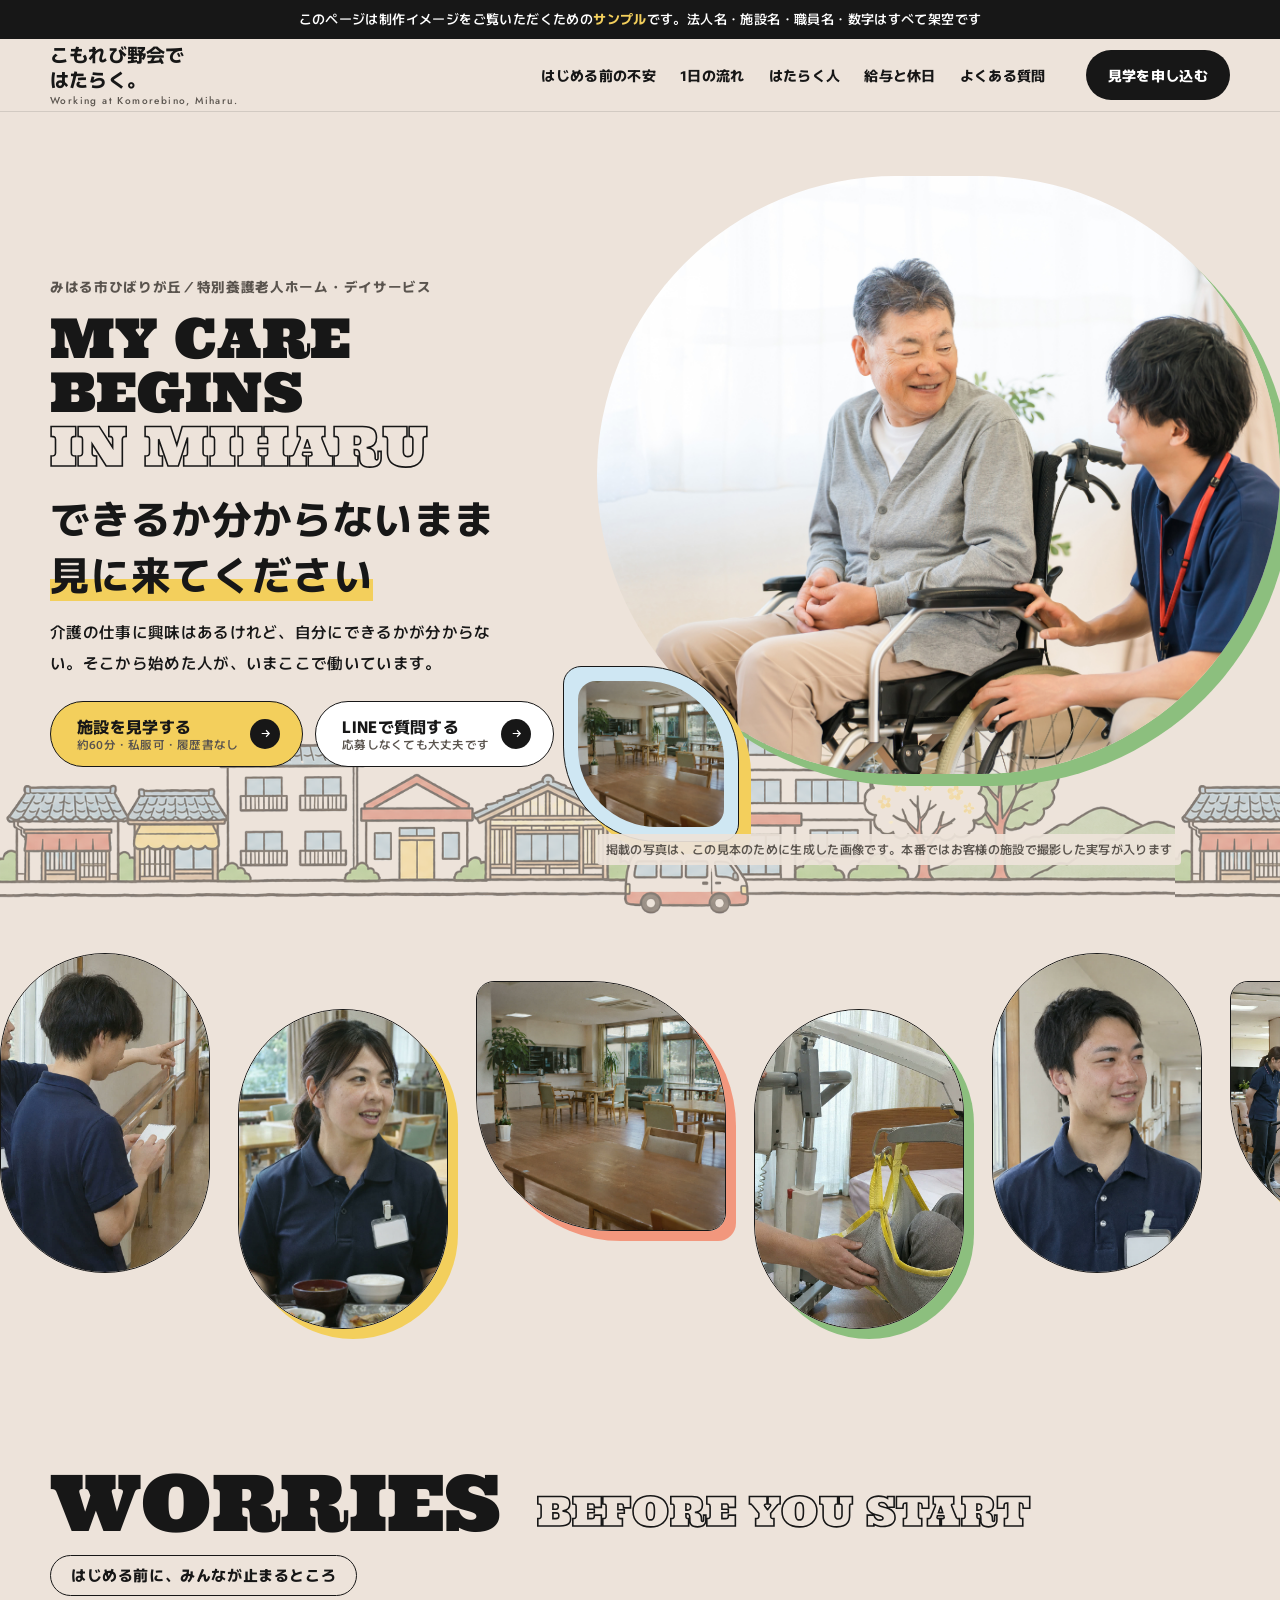
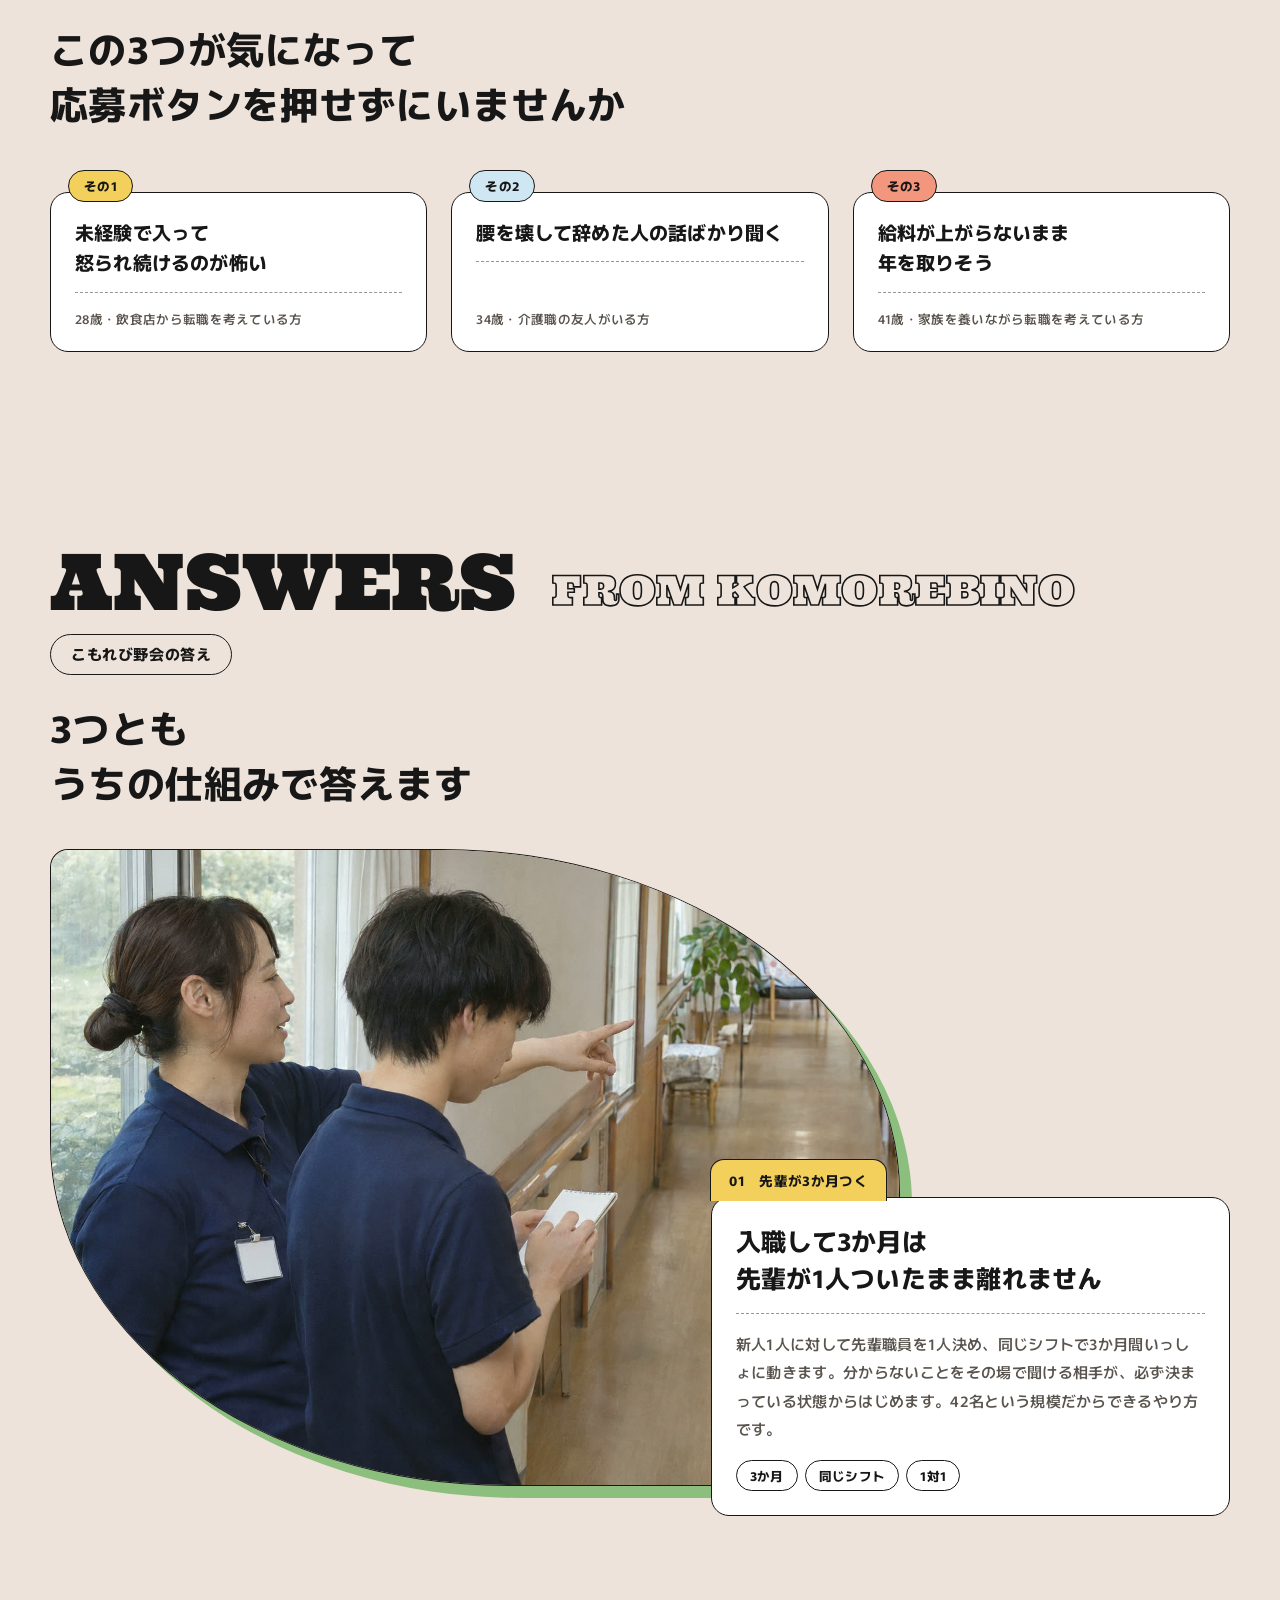
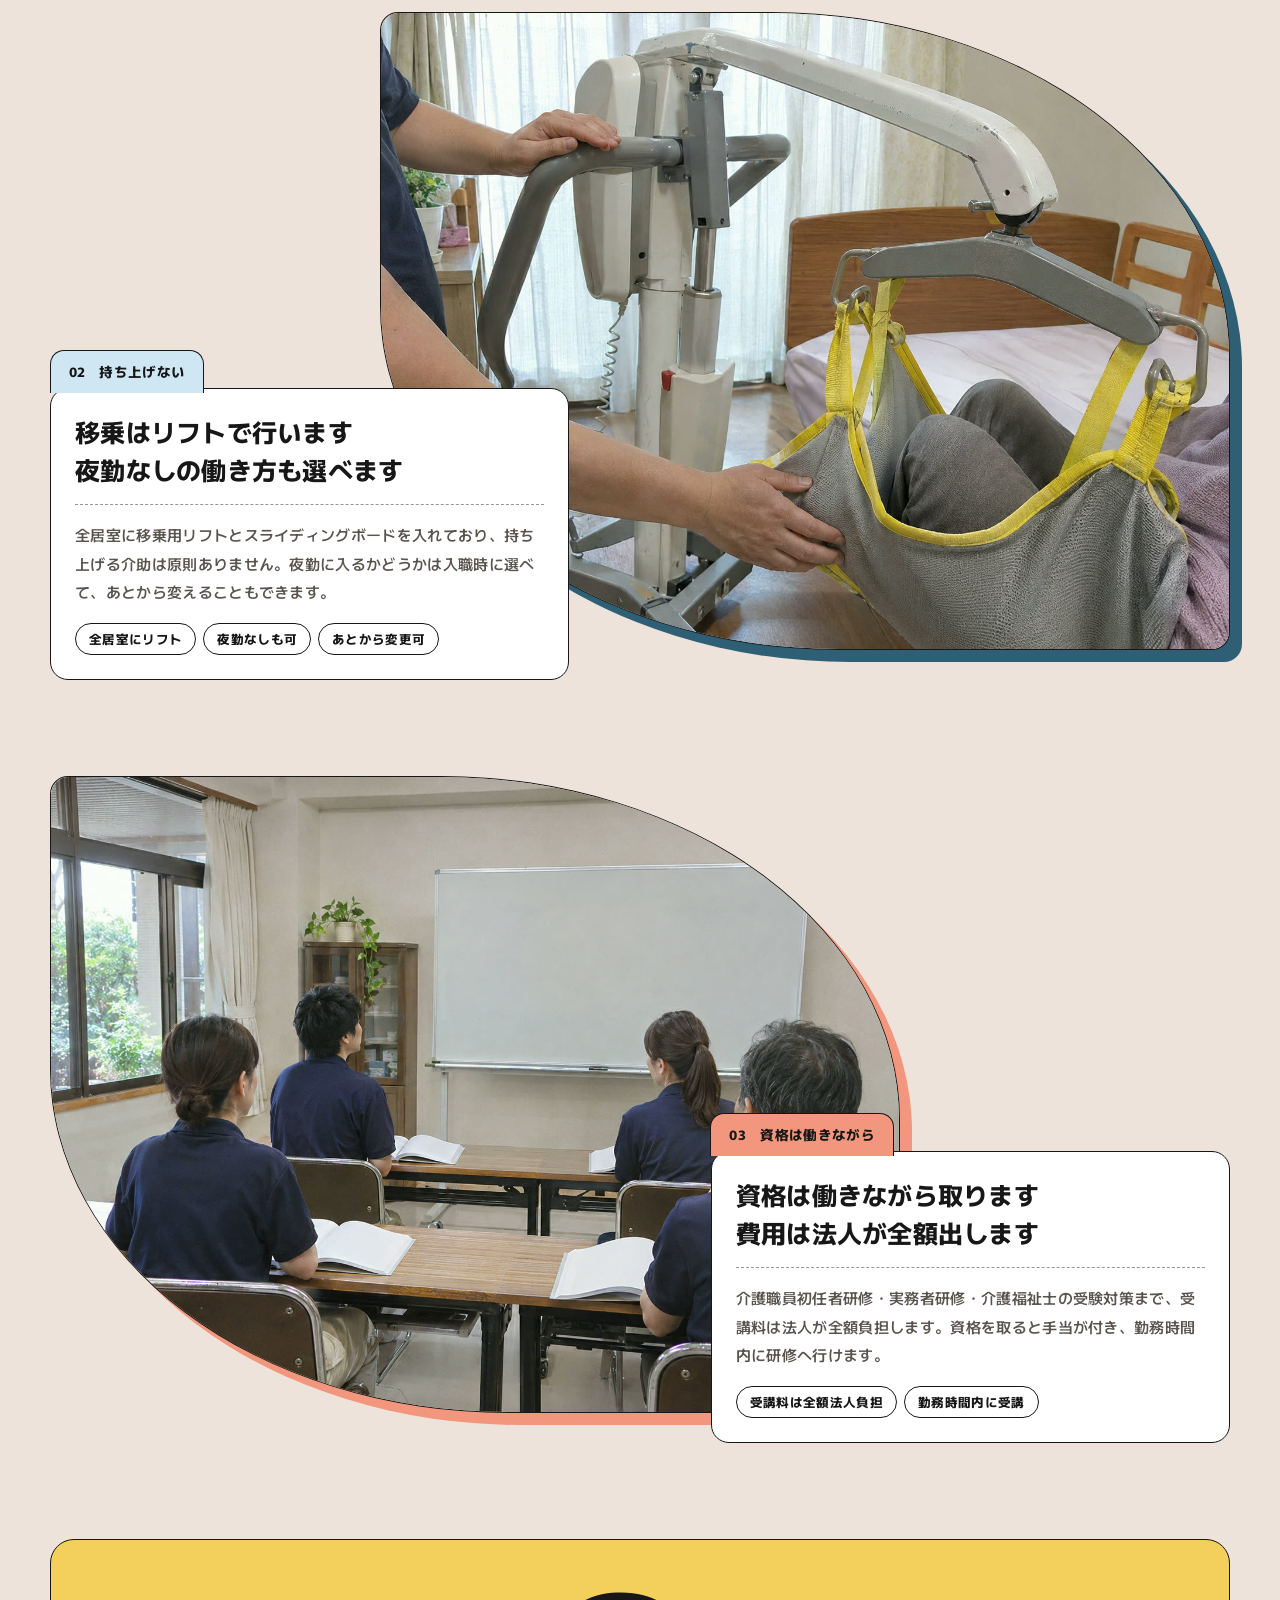
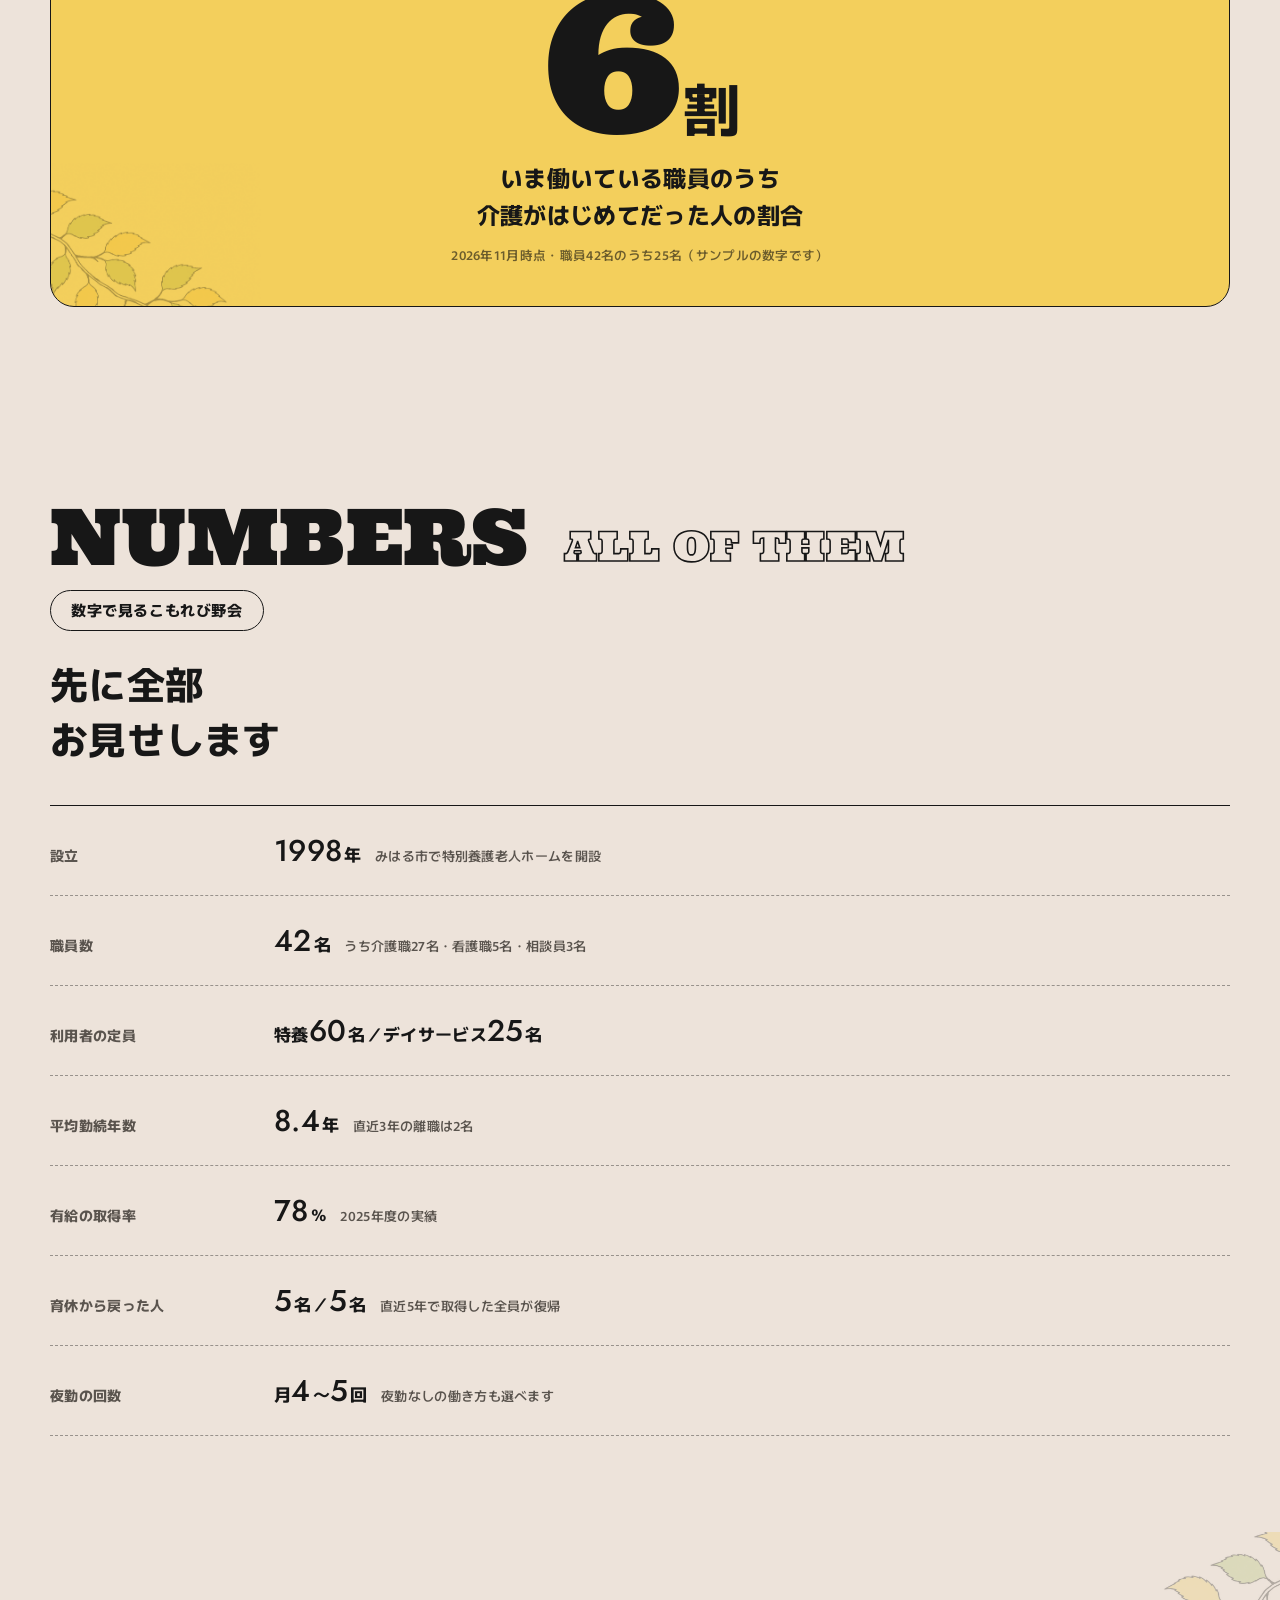
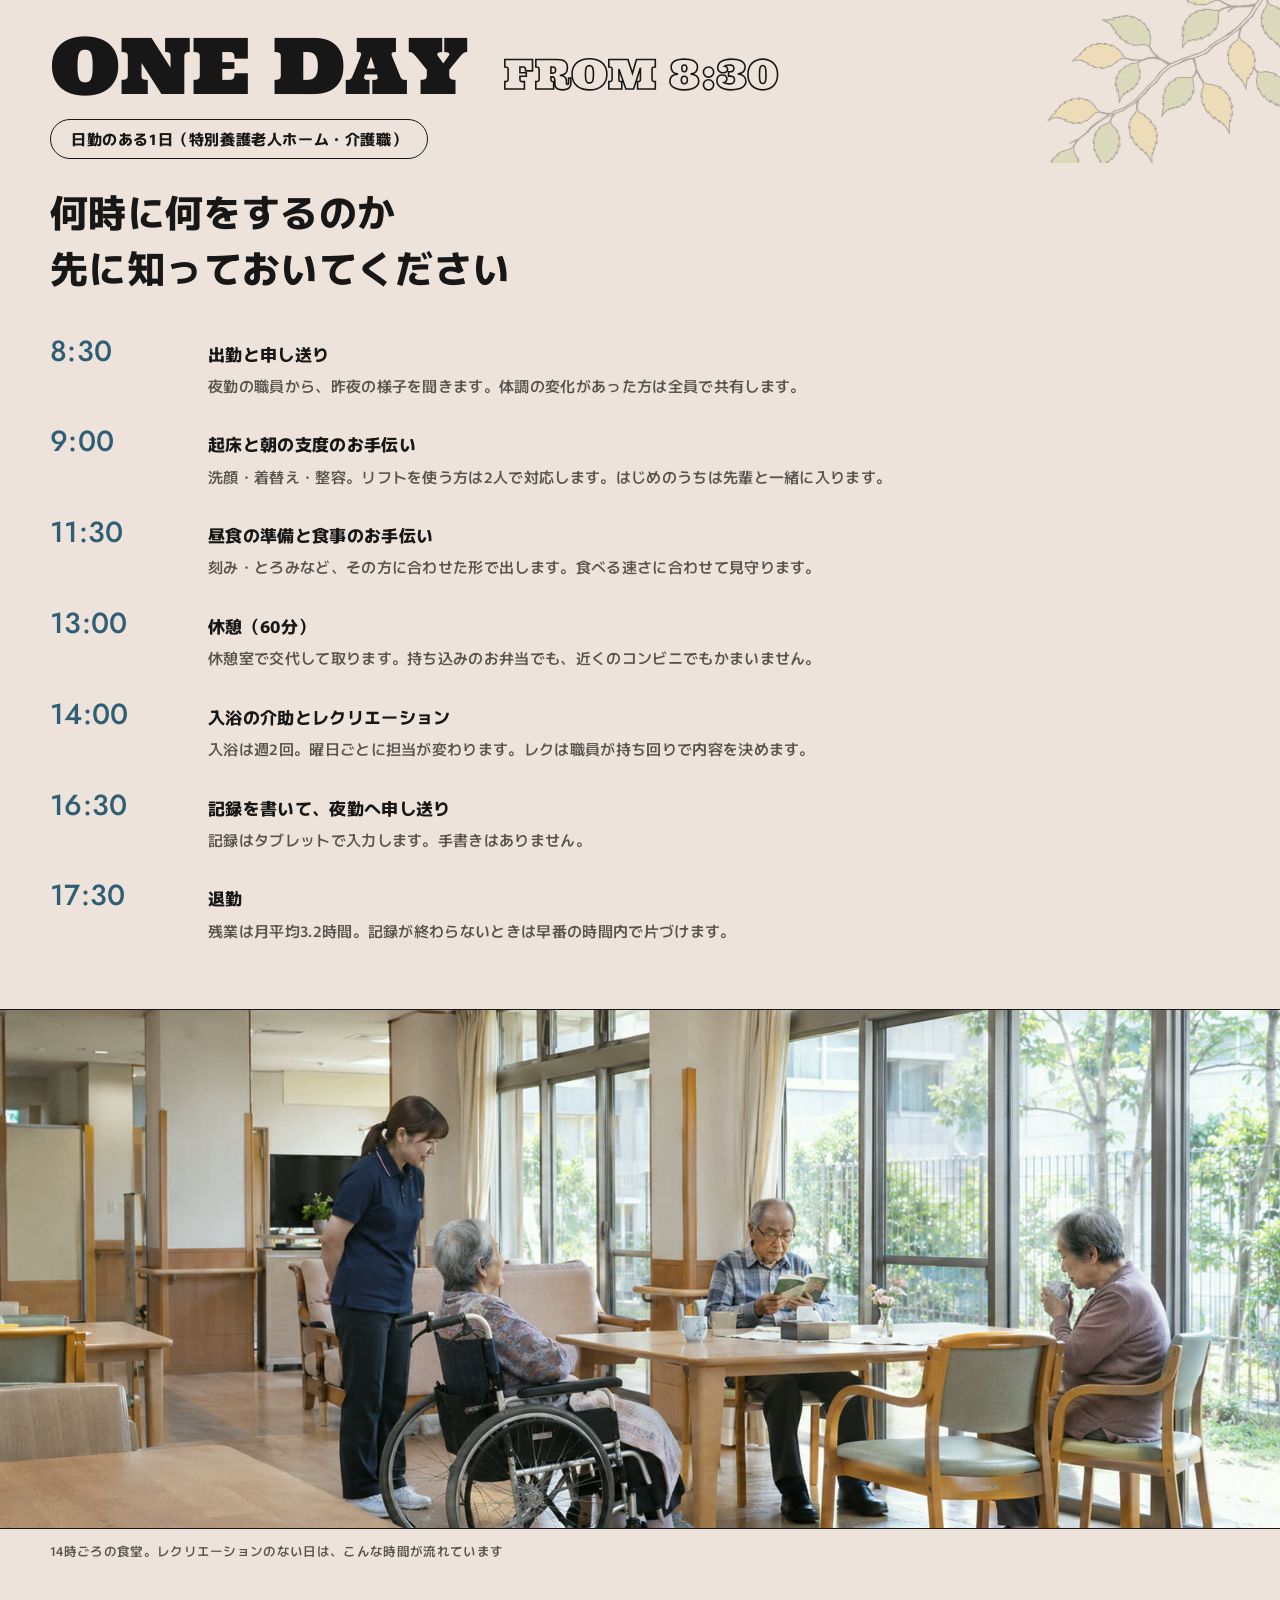
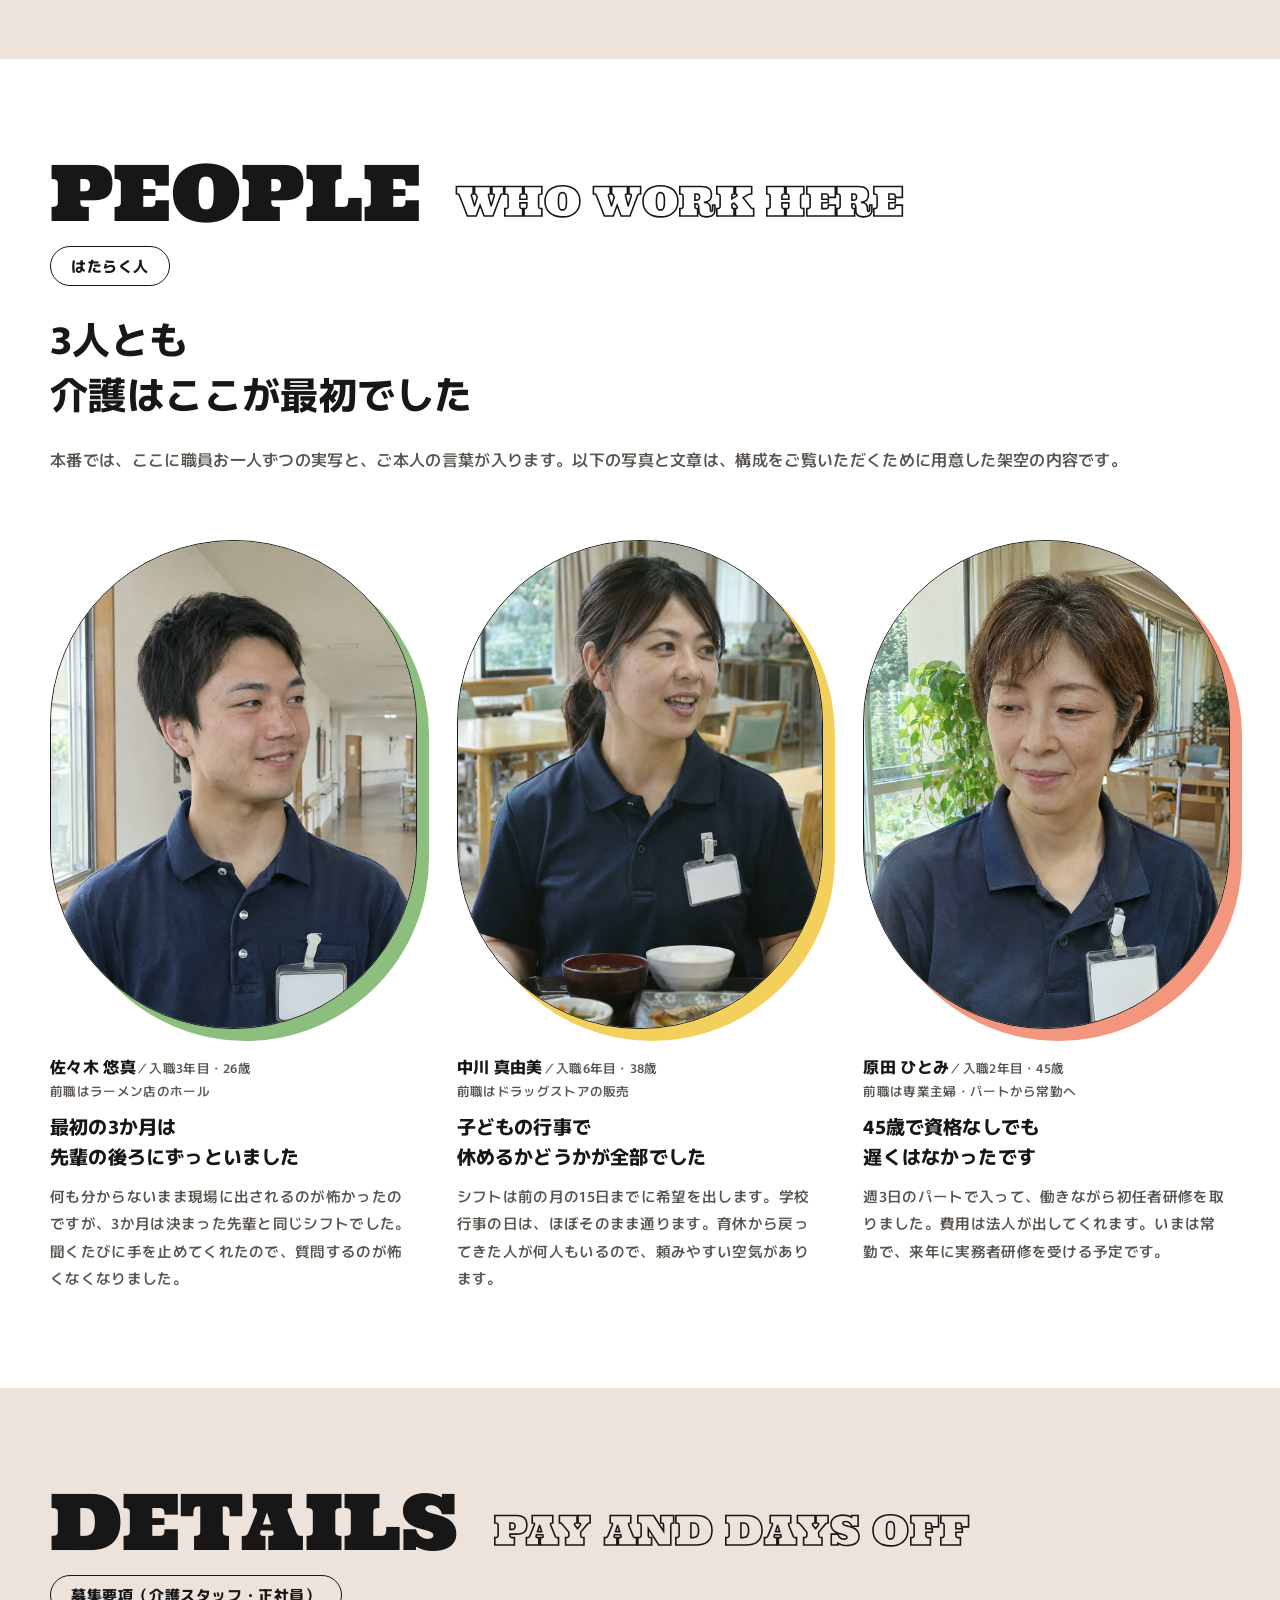
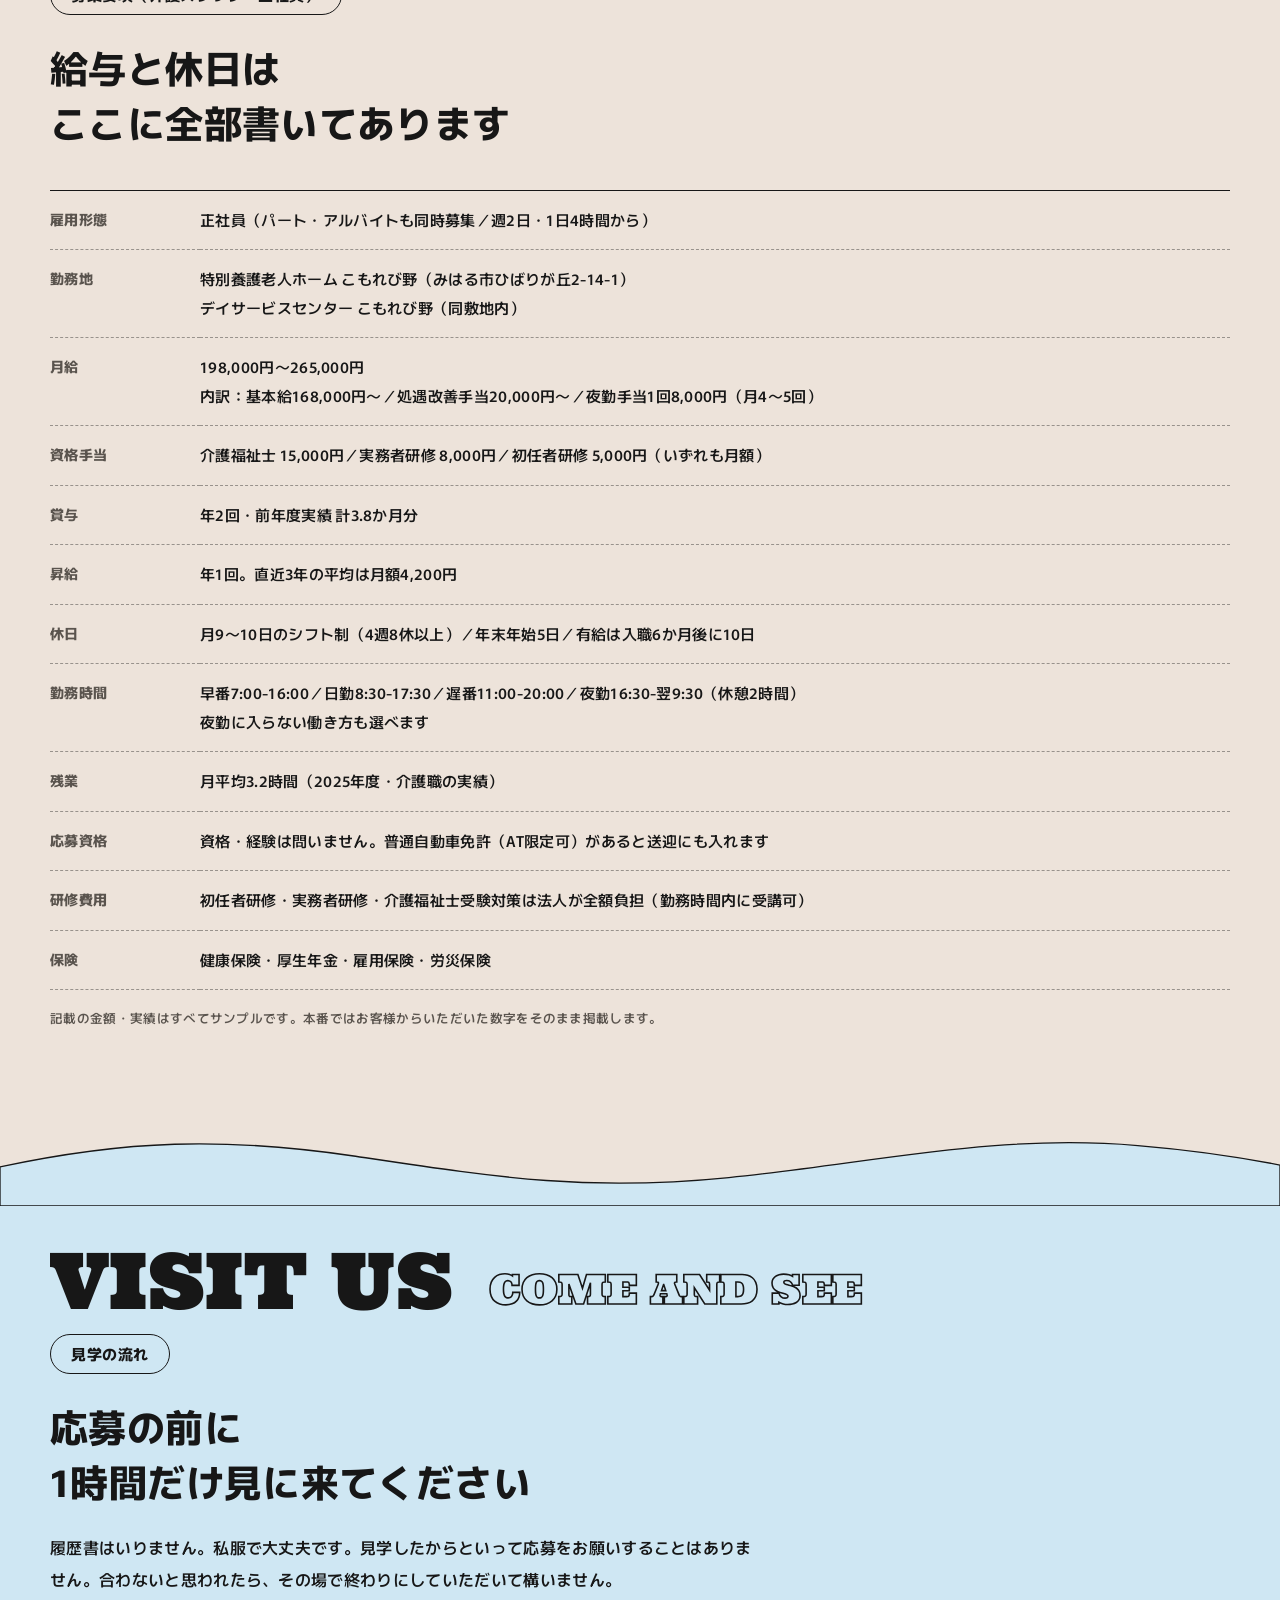
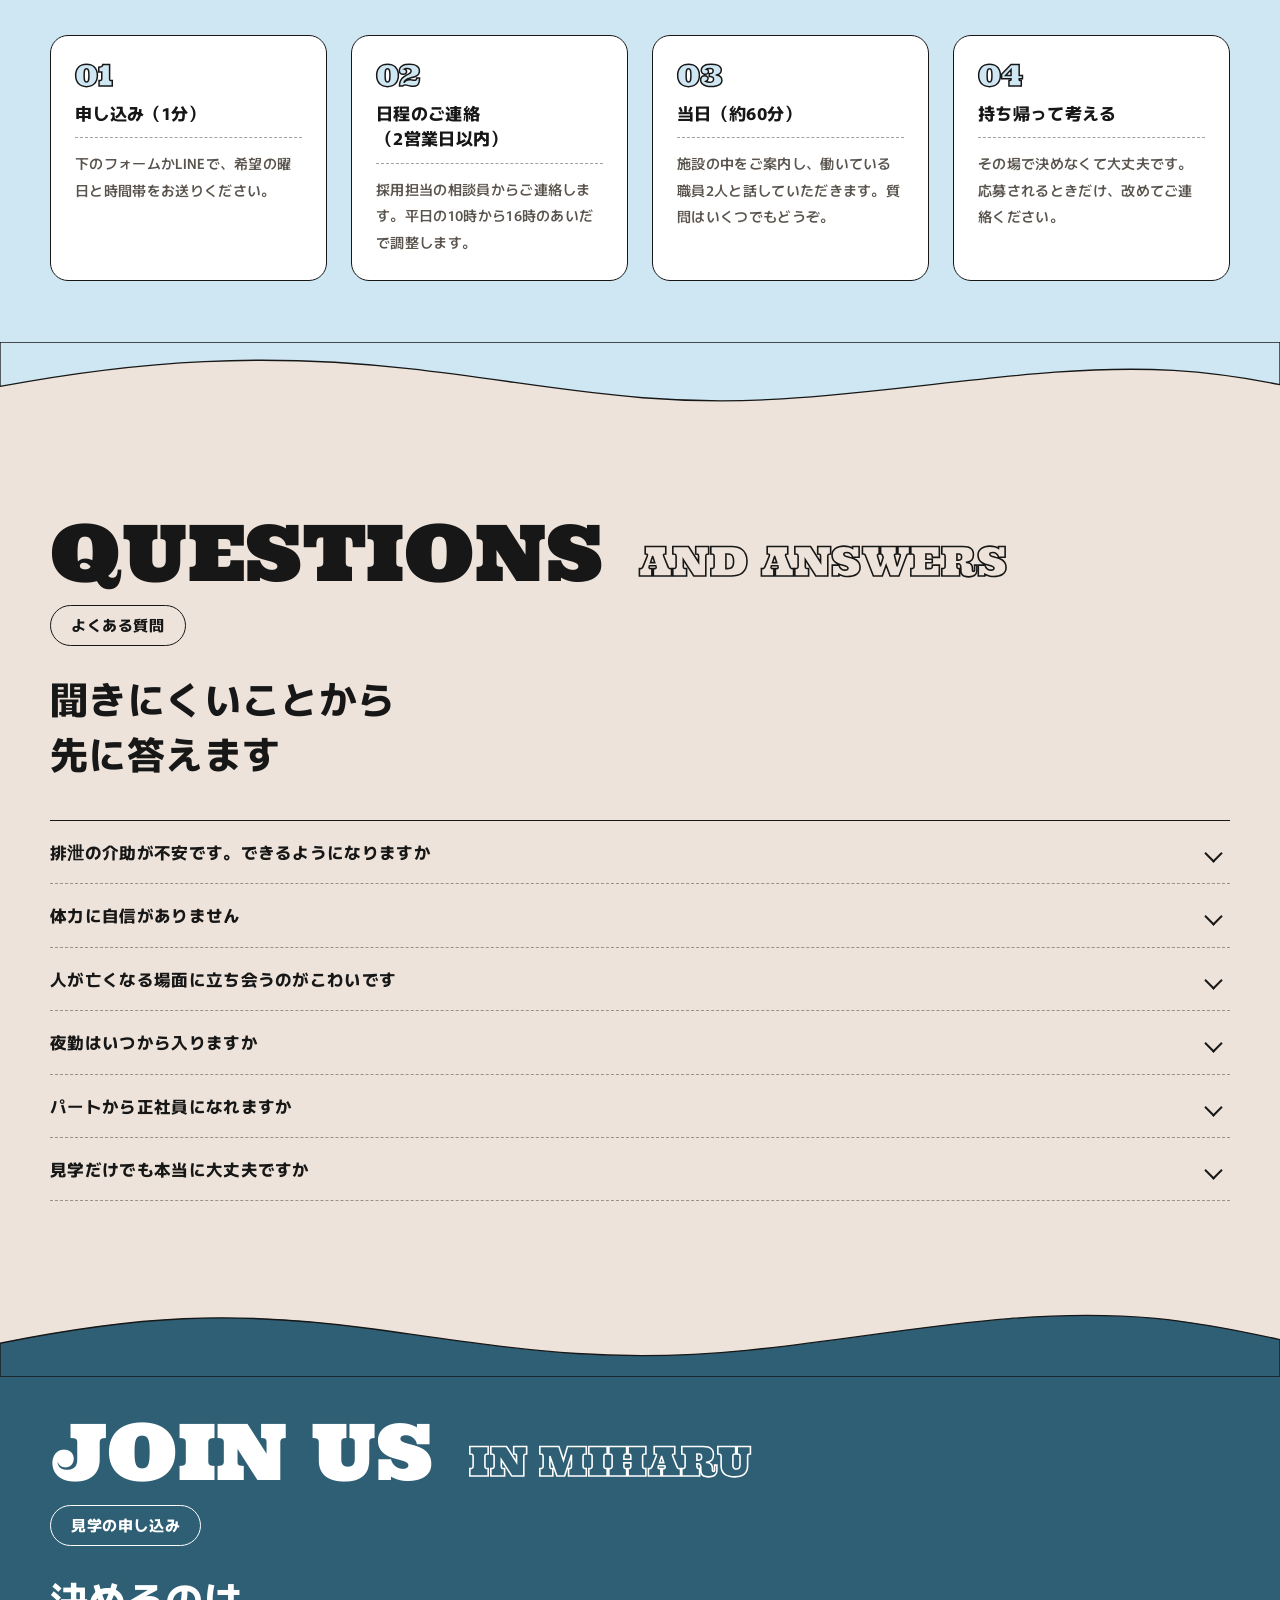
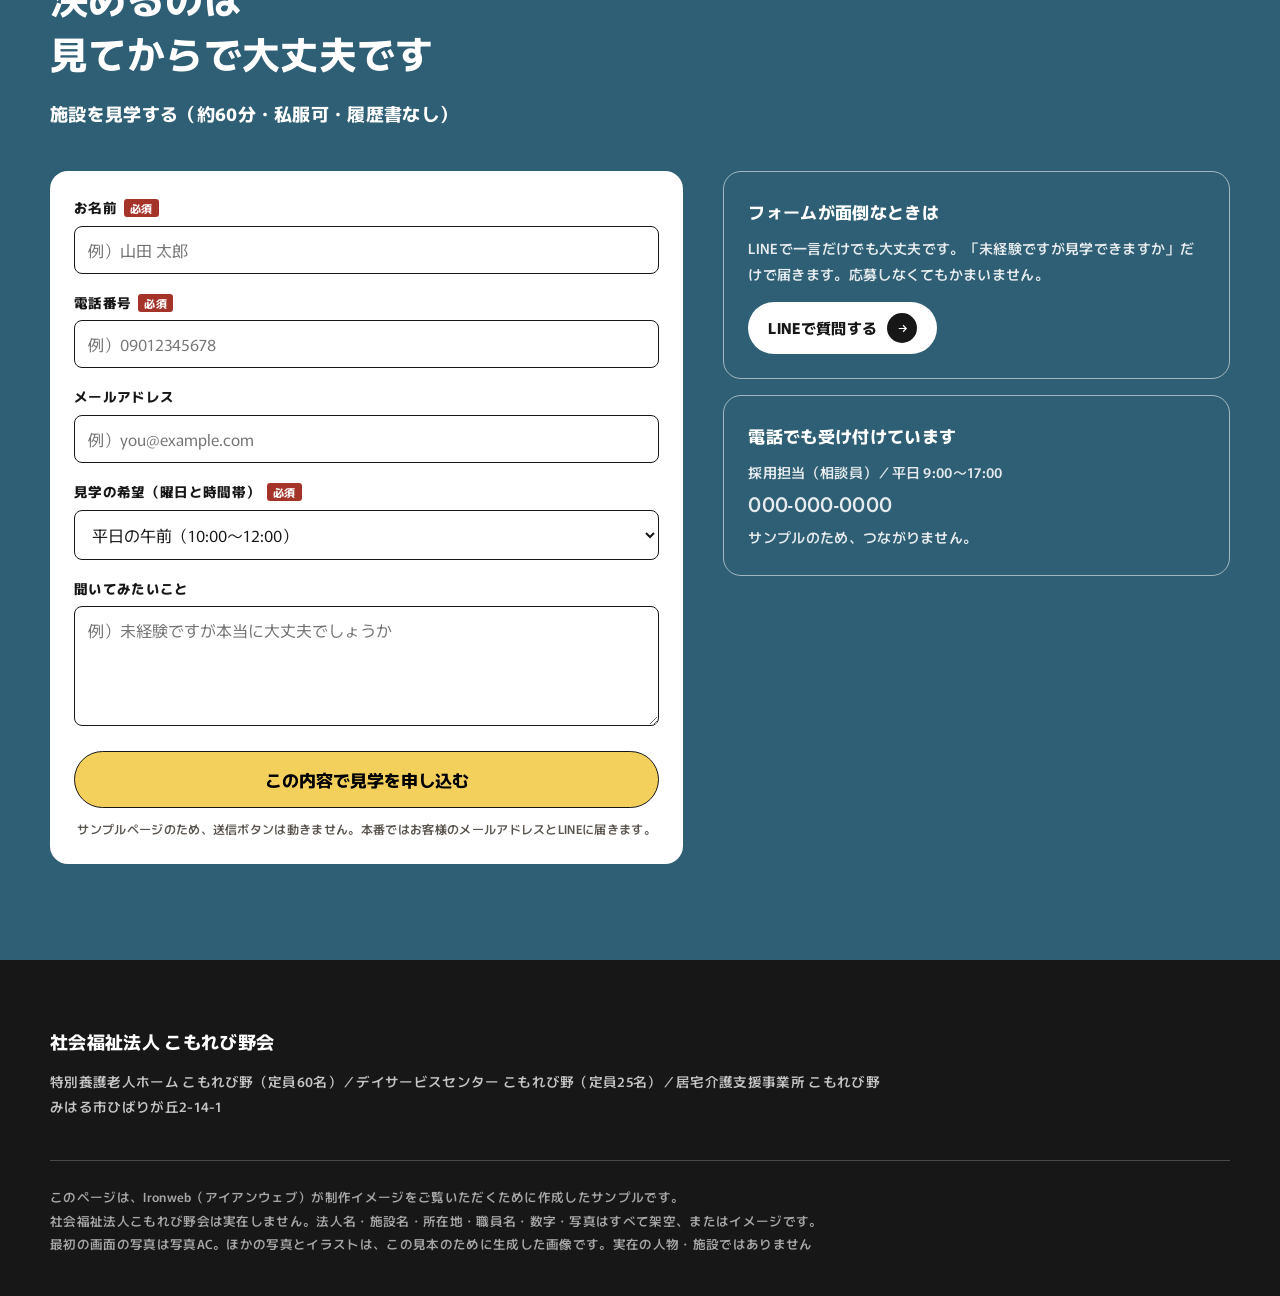
==== komorebino-sample-08adcbb9/index.html @ 35f6ed09 "add preview komorebino-sample-08adcbb9" ====
<!doctype html>
<html lang="ja">
<head>
<meta charset="utf-8">
<meta name="viewport" content="width=device-width,initial-scale=1">
<meta name="robots" content="noindex,nofollow">
<title>介護スタッフ募集｜社会福祉法人 こもれび野会（サンプル）</title>
<meta name="description" content="これは制作イメージをご覧いただくためのサンプルページです。架空の法人・架空の数字で作成しています。">
<link rel="preconnect" href="https://fonts.googleapis.com">
<link rel="preconnect" href="https://fonts.gstatic.com" crossorigin>
<link href="https://fonts.googleapis.com/css2?family=Murecho:wght@400;500;700&family=Jost:wght@500&family=Ultra&display=swap" rel="stylesheet">
<link rel="stylesheet" href="css/style.css">
</head>
<body>

<div class="notice">
  このページは制作イメージをご覧いただくための<b>サンプル</b>です。<span class="notice__l">法人名・施設名・職員名・数字はすべて架空です</span><span class="notice__s">すべて架空の内容です</span>
</div>

<header class="head">
  <div class="wrap head__in">
    <a class="logo" href="#">
      <span class="logo__t">こもれび野会で<br>はたらく。</span>
      <span class="logo__s">Working at Komorebino, Miharu.</span>
    </a>
    <nav class="head__nav">
      <a href="#voice">はじめる前の不安</a>
      <a href="#day">1日の流れ</a>
      <a href="#people">はたらく人</a>
      <a href="#jouken">給与と休日</a>
      <a href="#faq">よくある質問</a>
    </nav>
    <a class="head__btn" href="#entry">見学を申し込む</a>
  </div>
</header>

<!-- ===== 最初の画面：見ない壁 ===== -->
<section class="fv">
  <div class="fv__town" aria-hidden="true">
    <div class="fv__town-track">
      <img src="img/illust/town_t.png" alt="" width="1672" height="370">
      <img src="img/illust/town_t.png" alt="" width="1672" height="370">
    </div>
  </div>
  <div class="wrap fv__in">
    <div>
      <p class="fv__eyebrow">みはる市ひばりが丘／特別養護老人ホーム・デイサービス</p>
      <p class="fv__en">MY CARE<br>BEGINS <span>IN MIHARU</span></p>
      <h1><span class="nw">できるか分からないまま</span><br><b class="nw">見に来てください</b></h1>
      <p class="fv__lead">
        介護の仕事に興味はあるけれど、自分にできるかが分からない。そこから始めた人が、いまここで働いています。
      </p>
      <div class="btns">
        <a class="btn btn--main" href="#entry">
          <span>施設を見学する<small>約60分・私服可・履歴書なし</small></span>
          <span class="btn__ar" aria-hidden="true"><svg viewBox="0 0 24 24"><path d="M5 12h14M13 6l6 6-6 6"/></svg></span>
        </a>
        <a class="btn" href="#entry">
          <span>LINEで質問する<small>応募しなくても大丈夫です</small></span>
          <span class="btn__ar" aria-hidden="true"><svg viewBox="0 0 24 24"><path d="M5 12h14M13 6l6 6-6 6"/></svg></span>
        </a>
      </div>
    </div>
    <div>
      <div class="fv__phs">
        <div class="fv__ph1 cut-pill shade shade--leaf rise">
          <img src="img/fv.jpg" alt="職員が車いすの利用者と目線を合わせて話している様子" width="1920" height="1280">
        </div>
        <div class="fv__ph2 cut-obj shade shade--sun"><img src="img/gen/c1.jpg" alt="施設の食堂兼談話室" width="1200" height="1200" loading="lazy"></div>
      </div>
      <p class="fv__cap">掲載の写真は、この見本のために生成した画像です。本番ではお客様の施設で撮影した実写が入ります</p>
    </div>
  </div>
</section>


<!-- 写真が右から左へ流れる帯（湖山の最初の画面と同じ仕組み） -->
<div class="strip" aria-hidden="true">
  <div class="strip__track">
    <div class="strip__set">
        <img class="strip__ph" src="img/gen/a1.jpg" alt="" width="400" height="600" loading="lazy">
        <img class="strip__ph" src="img/gen/b2.jpg" alt="" width="400" height="600" loading="lazy">
        <img class="strip__ph" src="img/gen/c1.jpg" alt="" width="400" height="600" loading="lazy">
        <img class="strip__ph" src="img/gen/a2.jpg" alt="" width="400" height="600" loading="lazy">
        <img class="strip__ph" src="img/gen/b1.jpg" alt="" width="400" height="600" loading="lazy">
        <img class="strip__ph" src="img/gen/d1.jpg" alt="" width="400" height="600" loading="lazy">
        <img class="strip__ph" src="img/gen/a3.jpg" alt="" width="400" height="600" loading="lazy">
        <img class="strip__ph" src="img/gen/b3.jpg" alt="" width="400" height="600" loading="lazy">
    </div>
    <div class="strip__set">
        <img class="strip__ph" src="img/gen/a1.jpg" alt="" width="400" height="600" loading="lazy">
        <img class="strip__ph" src="img/gen/b2.jpg" alt="" width="400" height="600" loading="lazy">
        <img class="strip__ph" src="img/gen/c1.jpg" alt="" width="400" height="600" loading="lazy">
        <img class="strip__ph" src="img/gen/a2.jpg" alt="" width="400" height="600" loading="lazy">
        <img class="strip__ph" src="img/gen/b1.jpg" alt="" width="400" height="600" loading="lazy">
        <img class="strip__ph" src="img/gen/d1.jpg" alt="" width="400" height="600" loading="lazy">
        <img class="strip__ph" src="img/gen/a3.jpg" alt="" width="400" height="600" loading="lazy">
        <img class="strip__ph" src="img/gen/b3.jpg" alt="" width="400" height="600" loading="lazy">
    </div>
  </div>
</div>

<!-- ===== 不安3つ：読まない壁 ===== -->
<section class="sec" id="voice">
  <div class="wrap">
    <div class="sh">
      <h2 class="sh__en">WORRIES <span class="sh__en2">BEFORE YOU START</span></h2>
      <p class="sh__ja">はじめる前に、みんなが止まるところ</p>
    </div>
    <p class="h2">この3つが気になって<br>応募ボタンを押せずにいませんか</p>
    <ul class="voice__list">
      <li class="voice__item">
        <span class="voice__lb">その1</span>
        <div class="voice__card">
          <p class="voice__q">未経験で入って<br>怒られ続けるのが怖い</p>
          <hr class="dash">
          <p class="voice__who">28歳・飲食店から転職を考えている方</p>
        </div>
      </li>
      <li class="voice__item">
        <span class="voice__lb">その2</span>
        <div class="voice__card">
          <p class="voice__q">腰を壊して辞めた人の話ばかり聞く</p>
          <hr class="dash">
          <p class="voice__who">34歳・介護職の友人がいる方</p>
        </div>
      </li>
      <li class="voice__item">
        <span class="voice__lb">その3</span>
        <div class="voice__card">
          <p class="voice__q">給料が上がらないまま<br>年を取りそう</p>
          <hr class="dash">
          <p class="voice__who">41歳・家族を養いながら転職を考えている方</p>
        </div>
      </li>
    </ul>
  </div>
</section>

<!-- ===== 答え3つ：信じない壁 ===== -->
<section class="sec">
  <div class="wrap">
    <div class="sh">
      <h2 class="sh__en">ANSWERS <span class="sh__en2">FROM KOMOREBINO</span></h2>
      <p class="sh__ja">こもれび野会の答え</p>
    </div>
    <p class="h2">3つとも<br>うちの仕組みで答えます</p>

    <div class="ans">
      <div class="ans__row">
        <div class="ans__ph cut-obj shade shade--leaf"><img src="img/gen/a1.jpg" alt="先輩職員が新人に手順を説明している様子" width="1600" height="1200" loading="lazy"></div>
        <div class="ans__card">
          <span class="ans__lb">01　先輩が3か月つく</span>
          <h3 class="ans__t">入職して3か月は<br>先輩が1人ついたまま離れません</h3>
          <hr class="dash">
          <p class="ans__b">新人1人に対して先輩職員を1人決め、同じシフトで3か月間いっしょに動きます。分からないことをその場で聞ける相手が、必ず決まっている状態からはじめます。42名という規模だからできるやり方です。</p>
          <div class="tags" style="margin-top:16px"><span class="tag">3か月</span><span class="tag">同じシフト</span><span class="tag">1対1</span></div>
        </div>
      </div>
      <div class="ans__row">
        <div class="ans__ph cut-obj shade shade--navy"><img src="img/gen/a2.jpg" alt="床走行式の移乗用リフトを使っている手元" width="1600" height="1200" loading="lazy"></div>
        <div class="ans__card">
          <span class="ans__lb">02　持ち上げない</span>
          <h3 class="ans__t">移乗はリフトで行います<br>夜勤なしの働き方も選べます</h3>
          <hr class="dash">
          <p class="ans__b">全居室に移乗用リフトとスライディングボードを入れており、持ち上げる介助は原則ありません。夜勤に入るかどうかは入職時に選べて、あとから変えることもできます。</p>
          <div class="tags" style="margin-top:16px"><span class="tag">全居室にリフト</span><span class="tag">夜勤なしも可</span><span class="tag">あとから変更可</span></div>
        </div>
      </div>
      <div class="ans__row">
        <div class="ans__ph cut-obj shade shade--peach"><img src="img/gen/a3.jpg" alt="会議室で研修を受けている職員" width="1600" height="1200" loading="lazy"></div>
        <div class="ans__card">
          <span class="ans__lb">03　資格は働きながら</span>
          <h3 class="ans__t">資格は働きながら取ります<br>費用は法人が全額出します</h3>
          <hr class="dash">
          <p class="ans__b">介護職員初任者研修・実務者研修・介護福祉士の受験対策まで、受講料は法人が全額負担します。資格を取ると手当が付き、勤務時間内に研修へ行けます。</p>
          <div class="tags" style="margin-top:16px"><span class="tag">受講料は全額法人負担</span><span class="tag">勤務時間内に受講</span></div>
        </div>
      </div>
    </div>

    <div class="big">
      <img class="big__leaf" src="img/illust/komorebi_crop.png" alt="" width="1254" height="1000" aria-hidden="true">
      <p class="big__n">6<em>割</em></p>
      <p class="big__t">いま働いている職員のうち<br>介護がはじめてだった人の割合</p>
      <p class="big__s">2026年11月時点・職員42名のうち25名（サンプルの数字です）</p>
    </div>
  </div>
</section>

<!-- ===== 数字 ===== -->
<section class="sec">
  <div class="wrap">
    <div class="sh">
      <h2 class="sh__en">NUMBERS <span class="sh__en2">ALL OF THEM</span></h2>
      <p class="sh__ja">数字で見るこもれび野会</p>
    </div>
    <p class="h2">先に全部<br>お見せします</p>
    <div class="facts">
      <div class="facts__row"><p class="facts__k">設立</p><p class="facts__v"><span class="num">1998</span>年<span class="facts__m">　みはる市で特別養護老人ホームを開設</span></p></div>
      <div class="facts__row"><p class="facts__k">職員数</p><p class="facts__v"><span class="num">42</span>名<span class="facts__m">　うち介護職27名・看護職5名・相談員3名</span></p></div>
      <div class="facts__row"><p class="facts__k">利用者の定員</p><p class="facts__v">特養<span class="num">60</span>名／デイサービス<span class="num">25</span>名</p></div>
      <div class="facts__row"><p class="facts__k">平均勤続年数</p><p class="facts__v"><span class="num">8.4</span>年<span class="facts__m">　直近3年の離職は2名</span></p></div>
      <div class="facts__row"><p class="facts__k">有給の取得率</p><p class="facts__v"><span class="num">78</span>%<span class="facts__m">　2025年度の実績</span></p></div>
      <div class="facts__row"><p class="facts__k">育休から戻った人</p><p class="facts__v"><span class="num">5</span>名／<span class="num">5</span>名<span class="facts__m">　直近5年で取得した全員が復帰</span></p></div>
      <div class="facts__row"><p class="facts__k">夜勤の回数</p><p class="facts__v">月<span class="num">4</span>〜<span class="num">5</span>回<span class="facts__m">　夜勤なしの働き方も選べます</span></p></div>
    </div>
  </div>
</section>

<!-- ===== 1日の流れ ===== -->
<section class="sec day-sec" id="day">
  <img class="day-sec__leaf" src="img/illust/komorebi_crop.png" alt="" width="1254" height="1000" aria-hidden="true">
  <div class="wrap">
    <div class="sh">
      <h2 class="sh__en">ONE DAY <span class="sh__en2">FROM 8:30</span></h2>
      <p class="sh__ja">日勤のある1日（特別養護老人ホーム・介護職）</p>
    </div>
    <p class="h2">何時に何をするのか<br>先に知っておいてください</p>
    <div class="day">
      <div class="day__item"><p class="day__t">8:30</p><div><p class="day__h">出勤と申し送り</p><p class="day__b">夜勤の職員から、昨夜の様子を聞きます。体調の変化があった方は全員で共有します。</p></div></div>
      <div class="day__item"><p class="day__t">9:00</p><div><p class="day__h">起床と朝の支度のお手伝い</p><p class="day__b">洗顔・着替え・整容。リフトを使う方は2人で対応します。はじめのうちは先輩と一緒に入ります。</p></div></div>
      <div class="day__item"><p class="day__t">11:30</p><div><p class="day__h">昼食の準備と食事のお手伝い</p><p class="day__b">刻み・とろみなど、その方に合わせた形で出します。食べる速さに合わせて見守ります。</p></div></div>
      <div class="day__item"><p class="day__t">13:00</p><div><p class="day__h">休憩（60分）</p><p class="day__b">休憩室で交代して取ります。持ち込みのお弁当でも、近くのコンビニでもかまいません。</p></div></div>
      <div class="day__item"><p class="day__t">14:00</p><div><p class="day__h">入浴の介助とレクリエーション</p><p class="day__b">入浴は週2回。曜日ごとに担当が変わります。レクは職員が持ち回りで内容を決めます。</p></div></div>
      <div class="day__item"><p class="day__t">16:30</p><div><p class="day__h">記録を書いて、夜勤へ申し送り</p><p class="day__b">記録はタブレットで入力します。手書きはありません。</p></div></div>
      <div class="day__item"><p class="day__t">17:30</p><div><p class="day__h">退勤</p><p class="day__b">残業は月平均3.2時間。記録が終わらないときは早番の時間内で片づけます。</p></div></div>
    </div>
  </div>
  <div class="day-sec__ph">
    <img src="img/gen/d1.jpg" alt="午後の食堂で、職員が車いすの利用者に声をかけている様子" width="1600" height="900" loading="lazy">
  </div>
  <p class="day-sec__cap">14時ごろの食堂。レクリエーションのない日は、こんな時間が流れています</p>
</section>

<!-- ===== はたらく人 ===== -->
<section class="sec sec--white" id="people">
  <div class="wrap">
    <div class="sh">
      <h2 class="sh__en">PEOPLE <span class="sh__en2">WHO WORK HERE</span></h2>
      <p class="sh__ja">はたらく人</p>
    </div>
    <p class="h2">3人とも<br>介護はここが最初でした</p>
    <p class="p" style="margin-top:var(--s3);color:var(--ink-70)">本番では、ここに職員お一人ずつの実写と、ご本人の言葉が入ります。以下の写真と文章は、構成をご覧いただくために用意した架空の内容です。</p>
    <ul class="people__list">
      <li>
        <div class="person__ph cut-pill shade shade--leaf"><img src="img/gen/b1.jpg" alt="20代の男性介護職員" width="900" height="1200" loading="lazy"></div>
        <p class="person__meta"><b>佐々木 悠真</b>／入職3年目・26歳<br>前職はラーメン店のホール</p>
        <p class="person__q">最初の3か月は<br>先輩の後ろにずっといました</p>
        <p class="person__b">何も分からないまま現場に出されるのが怖かったのですが、3か月は決まった先輩と同じシフトでした。聞くたびに手を止めてくれたので、質問するのが怖くなくなりました。</p>
      </li>
      <li>
        <div class="person__ph cut-pill shade shade--sun"><img src="img/gen/b2.jpg" alt="30代の女性介護職員" width="900" height="1200" loading="lazy"></div>
        <p class="person__meta"><b>中川 真由美</b>／入職6年目・38歳<br>前職はドラッグストアの販売</p>
        <p class="person__q">子どもの行事で<br>休めるかどうかが全部でした</p>
        <p class="person__b">シフトは前の月の15日までに希望を出します。学校行事の日は、ほぼそのまま通ります。育休から戻ってきた人が何人もいるので、頼みやすい空気があります。</p>
      </li>
      <li>
        <div class="person__ph cut-pill shade shade--peach"><img src="img/gen/b3.jpg" alt="40代の女性介護職員" width="900" height="1200" loading="lazy"></div>
        <p class="person__meta"><b>原田 ひとみ</b>／入職2年目・45歳<br>前職は専業主婦・パートから常勤へ</p>
        <p class="person__q">45歳で資格なしでも<br>遅くはなかったです</p>
        <p class="person__b">週3日のパートで入って、働きながら初任者研修を取りました。費用は法人が出してくれます。いまは常勤で、来年に実務者研修を受ける予定です。</p>
      </li>
    </ul>
  </div>
</section>

<!-- ===== 募集要項 ===== -->
<section class="sec" id="jouken">
  <div class="wrap">
    <div class="sh">
      <h2 class="sh__en">DETAILS <span class="sh__en2">PAY AND DAYS OFF</span></h2>
      <p class="sh__ja">募集要項（介護スタッフ・正社員）</p>
    </div>
    <p class="h2">給与と休日は<br>ここに全部書いてあります</p>
    <table class="tbl">
      <tbody>
        <tr><th>雇用形態</th><td>正社員（パート・アルバイトも同時募集／週2日・1日4時間から）</td></tr>
        <tr><th>勤務地</th><td>特別養護老人ホーム こもれび野（みはる市ひばりが丘2-14-1）<br>デイサービスセンター こもれび野（同敷地内）</td></tr>
        <tr><th>月給</th><td>198,000円〜265,000円<br>内訳：基本給168,000円〜／処遇改善手当20,000円〜／夜勤手当1回8,000円（月4〜5回）</td></tr>
        <tr><th>資格手当</th><td>介護福祉士 15,000円／実務者研修 8,000円／初任者研修 5,000円（いずれも月額）</td></tr>
        <tr><th>賞与</th><td>年2回・前年度実績 計3.8か月分</td></tr>
        <tr><th>昇給</th><td>年1回。直近3年の平均は月額4,200円</td></tr>
        <tr><th>休日</th><td>月9〜10日のシフト制（4週8休以上）／年末年始5日／有給は入職6か月後に10日</td></tr>
        <tr><th>勤務時間</th><td>早番7:00-16:00／日勤8:30-17:30／遅番11:00-20:00／夜勤16:30-翌9:30（休憩2時間）<br>夜勤に入らない働き方も選べます</td></tr>
        <tr><th>残業</th><td>月平均3.2時間（2025年度・介護職の実績）</td></tr>
        <tr><th>応募資格</th><td>資格・経験は問いません。普通自動車免許（AT限定可）があると送迎にも入れます</td></tr>
        <tr><th>研修費用</th><td>初任者研修・実務者研修・介護福祉士受験対策は法人が全額負担（勤務時間内に受講可）</td></tr>
        <tr><th>保険</th><td>健康保険・厚生年金・雇用保険・労災保険</td></tr>
      </tbody>
    </table>
    <p class="tbl__note">記載の金額・実績はすべてサンプルです。本番ではお客様からいただいた数字をそのまま掲載します。</p>
  </div>
</section>

<!-- ===== 見学の流れ：行動しない壁 ===== -->
<svg class="wave" viewBox="0 0 1440 90" preserveAspectRatio="none" aria-hidden="true">
  <path d="M0,46 C140,16 250,12 400,34 C560,58 660,74 820,58 C980,42 1120,8 1280,22 C1340,27 1400,36 1440,44 L1440,90 L0,90 Z"/>
</svg>
<section class="visit" id="visit">
  <div class="wrap">
    <div class="sh">
      <h2 class="sh__en">VISIT US <span class="sh__en2">COME AND SEE</span></h2>
      <p class="sh__ja">見学の流れ</p>
    </div>
    <p class="h2">応募の前に<br>1時間だけ見に来てください</p>
    <p class="p" style="margin-top:var(--s3);max-width:44em">
      履歴書はいりません。私服で大丈夫です。見学したからといって応募をお願いすることはありません。合わないと思われたら、その場で終わりにしていただいて構いません。
    </p>
    <div class="steps">
      <div class="step">
        <p class="step__n">01</p>
        <p class="step__t">申し込み（1分）</p>
        <hr class="dash">
        <p class="step__b">下のフォームかLINEで、希望の曜日と時間帯をお送りください。</p>
      </div>
      <div class="step">
        <p class="step__n">02</p>
        <p class="step__t">日程のご連絡（2営業日以内）</p>
        <hr class="dash">
        <p class="step__b">採用担当の相談員からご連絡します。平日の10時から16時のあいだで調整します。</p>
      </div>
      <div class="step">
        <p class="step__n">03</p>
        <p class="step__t">当日（約60分）</p>
        <hr class="dash">
        <p class="step__b">施設の中をご案内し、働いている職員2人と話していただきます。質問はいくつでもどうぞ。</p>
      </div>
      <div class="step">
        <p class="step__n">04</p>
        <p class="step__t">持ち帰って考える</p>
        <hr class="dash">
        <p class="step__b">その場で決めなくて大丈夫です。応募されるときだけ、改めてご連絡ください。</p>
      </div>
    </div>
  </div>
</section>
<svg class="wave wave--out" viewBox="0 0 1440 90" preserveAspectRatio="none" aria-hidden="true">
  <path d="M0,40 C160,70 300,78 460,60 C620,42 720,16 880,26 C1040,36 1180,66 1320,58 C1370,55 1410,48 1440,42 L1440,90 L0,90 Z"/>
</svg>

<!-- ===== よくある質問 ===== -->
<section class="sec" id="faq">
  <div class="wrap">
    <div class="sh">
      <h2 class="sh__en">QUESTIONS <span class="sh__en2">AND ANSWERS</span></h2>
      <p class="sh__ja">よくある質問</p>
    </div>
    <p class="h2">聞きにくいことから<br>先に答えます</p>
    <div class="faq">
      <details><summary>排泄の介助が不安です。できるようになりますか</summary><div class="faq__a">最初から一人で入ることはありません。先輩と2人で入り、手順と声のかけ方を覚えてから一人で対応します。慣れるまでの期間は人によって違いますが、3か月を目安にしています。</div></details>
      <details><summary>体力に自信がありません</summary><div class="faq__a">持ち上げる介助は原則ありません。移乗はリフトとスライディングボードを使います。実際に、50代で未経験から入った職員もいます。</div></details>
      <details><summary>人が亡くなる場面に立ち会うのがこわいです</summary><div class="faq__a">特別養護老人ホームでは、看取りまで関わることがあります。はじめての方が一人で向き合うことはありません。看護職員と相談員が必ず入り、そのあとに職員同士で話す時間を取っています。</div></details>
      <details><summary>夜勤はいつから入りますか</summary><div class="faq__a">早い方で入職4か月目、平均は6か月目です。先輩と2人で3回入ってから、一人立ちするかどうかを本人と相談して決めます。夜勤に入らない働き方も選べます。</div></details>
      <details><summary>パートから正社員になれますか</summary><div class="faq__a">なれます。直近3年で4名が、パートから常勤に変わっています。資格を取ってから変わる方が多いです。</div></details>
      <details><summary>見学だけでも本当に大丈夫ですか</summary><div class="faq__a">大丈夫です。見学に来られた方のうち、その年度に応募されたのは半数ほどです。見て合わないと思われることも含めて、お互いのための時間だと考えています。</div></details>
    </div>
  </div>
</section>

<svg class="wave wave--navy" viewBox="0 0 1440 90" preserveAspectRatio="none" aria-hidden="true">
  <path d="M0,52 C150,22 260,14 420,36 C580,58 680,76 840,60 C1000,44 1140,10 1300,24 C1352,29 1404,40 1440,48 L1440,90 L0,90 Z"/>
</svg>
<!-- ===== 申し込み ===== -->
<section class="entry" id="entry">
  <div class="wrap">
    <div class="sh">
      <h2 class="sh__en">JOIN US <span class="sh__en2">IN MIHARU</span></h2>
      <p class="sh__ja">見学の申し込み</p>
    </div>
    <p class="h2">決めるのは<br>見てからで大丈夫です</p>
    <p class="entry__lead">施設を見学する（約60分・私服可・履歴書なし）</p>
    <div class="entry__grid">
      <form class="form" onsubmit="return false">
        <div class="field"><label for="f1">お名前<span class="req">必須</span></label><input id="f1" type="text" autocomplete="name" placeholder="例）山田 太郎"></div>
        <div class="field"><label for="f2">電話番号<span class="req">必須</span></label><input id="f2" type="tel" autocomplete="tel" placeholder="例）09012345678"></div>
        <div class="field"><label for="f3">メールアドレス</label><input id="f3" type="email" autocomplete="email" placeholder="例）you@example.com"></div>
        <div class="field"><label for="f4">見学の希望（曜日と時間帯）<span class="req">必須</span></label>
          <select id="f4">
            <option>平日の午前（10:00〜12:00）</option>
            <option>平日の午後（13:00〜16:00）</option>
            <option>土曜の午前（10:00〜12:00）</option>
            <option>まだ決まっていない（相談したい）</option>
          </select>
        </div>
        <div class="field"><label for="f5">聞いてみたいこと</label><textarea id="f5" rows="4" placeholder="例）未経験ですが本当に大丈夫でしょうか"></textarea></div>
        <button class="form__btn" type="submit">この内容で見学を申し込む</button>
        <p class="form__note">サンプルページのため、送信ボタンは動きません。本番ではお客様のメールアドレスとLINEに届きます。</p>
      </form>
      <div class="side">
        <div class="side__box">
          <p class="side__t">フォームが面倒なときは</p>
          <p class="side__b">LINEで一言だけでも大丈夫です。「未経験ですが見学できますか」だけで届きます。応募しなくてもかまいません。</p>
          <a class="side__link" href="#entry">LINEで質問する
            <span class="btn__ar" aria-hidden="true"><svg viewBox="0 0 24 24"><path d="M5 12h14M13 6l6 6-6 6"/></svg></span>
          </a>
        </div>
        <div class="side__box">
          <p class="side__t">電話でも受け付けています</p>
          <p class="side__b">採用担当（相談員）／平日 9:00〜17:00<br><span class="num" style="font-size:21px">000-000-0000</span><br>サンプルのため、つながりません。</p>
        </div>
      </div>
    </div>
  </div>
</section>

<footer class="foot">
  <div class="wrap">
    <p class="foot__n">社会福祉法人 こもれび野会</p>
    <p class="foot__a">
      特別養護老人ホーム こもれび野（定員60名）／デイサービスセンター こもれび野（定員25名）／居宅介護支援事業所 こもれび野<br>
      みはる市ひばりが丘2-14-1
    </p>
    <p class="foot__note">
      このページは、Ironweb（アイアンウェブ）が制作イメージをご覧いただくために作成したサンプルです。<br>
      社会福祉法人こもれび野会は実在しません。法人名・施設名・所在地・職員名・数字・写真はすべて架空、またはイメージです。<br>
      最初の画面の写真は写真AC。ほかの写真とイラストは、この見本のために生成した画像です。実在の人物・施設ではありません
    </p>
  </div>
</footer>

<div class="bar">
  <a href="#entry">施設を見学する</a>
  <a href="#entry">LINEで質問</a>
</div>

</body>
</html>
---- komorebino-sample-08adcbb9/css/style.css ----
@charset "utf-8";
/* 社会福祉法人 こもれび野会 採用LP サンプル
   参考: 「仙台で暮らす、湖山で働く。」の構図・切り抜きの形・セクション見出しの組み方
   文章・固有名・数字・写真はすべて自前（架空） */

:root{
  --ink:#171717;
  --ink-70:#5a544e;
  --bg:#ede3da;        /* 生成り：施設の木部 */
  --bg-d:#e2d5c8;      /* 一段濃い生成り */
  --white:#fff;
  --sky:#cfe7f3;       /* デイの窓から見える空 */
  --sun:#f3cf5c;       /* 木漏れ日 */
  --leaf:#8cbf7e;      /* 欅の葉 */
  --peach:#f2977d;     /* 夕方の光 */
  --navy:#2f5f74;      /* 送迎車のライン */
  --s1:8px; --s2:16px; --s3:24px; --s4:40px; --s5:64px; --s6:96px; --s7:140px;
  --wrap:1180px;
  --line:1.5px solid var(--ink);
}

*{box-sizing:border-box;margin:0;padding:0;}
html{scroll-behavior:smooth;}
body{
  background:var(--bg); color:var(--ink);
  font-family:'Murecho',"ヒラギノ角ゴ ProN","Hiragino Kaku Gothic ProN",sans-serif;
  font-weight:500; font-size:16px; line-height:1.9; letter-spacing:.02em;
  text-autospace:normal; -webkit-font-smoothing:antialiased;
  overflow-x:hidden;
}
img{max-width:100%; height:auto; display:block;}
a{color:inherit;}
ul,ol{list-style:none;}
.wrap{width:min(100% - 32px, var(--wrap)); margin-inline:auto;}
.en{font-family:'Ultra',serif; font-weight:400; letter-spacing:.01em; line-height:1;}
.num{font-family:'Jost',sans-serif; font-weight:500;}

/* ---- サンプルの帯 ---- */
.notice{
  position:sticky; top:0; z-index:90;
  background:var(--ink); color:#fff;
  font-size:13px; line-height:1.6; letter-spacing:.03em;
  text-align:center; padding:9px 16px;
}
.notice b{color:var(--sun);}

/* ---- ヘッダー ---- */
.head{
  position:sticky; top:35px; z-index:80;
  background:var(--bg);
  border-bottom:1px solid rgba(23,23,23,.12);
}
.head__in{display:flex; align-items:center; gap:var(--s3); min-height:72px;}
.logo{text-decoration:none; display:block; line-height:1.3;}
.logo__t{font-size:19px; font-weight:700; letter-spacing:.01em; display:block;}
.logo__s{display:block; font-family:'Jost',sans-serif; font-weight:500;
  font-size:10px; letter-spacing:.14em; color:var(--ink-70); margin-top:3px;}
.head__nav{display:none; margin-left:auto; gap:var(--s3);}
.head__nav a{font-size:14px; font-weight:700; text-decoration:none; white-space:nowrap;}
.head__nav a:hover{color:var(--navy);}
.head__btn{
  display:none; margin-left:auto; text-decoration:none;
  background:var(--ink); color:#fff; font-size:14px; font-weight:700;
  padding:12px 22px; border-radius:9999px; white-space:nowrap;
}
@media (min-width:960px){
  .head__nav{display:flex;}
  .head__btn{display:block; margin-left:var(--s2);}
}

/* 面の色で変化をつける */
.sec--soft{background:var(--bg-d);}
.sec--white{background:var(--white);}

/* ---- 共通のパーツ ---- */
/* セクション見出し: 極太の英字＋輪郭だけの英字＋枠のついた和文 */
.sh{margin-bottom:var(--s3);}
.sh__en{font-family:'Ultra',serif; font-weight:400; line-height:.96;
  font-size:clamp(38px,9vw,78px); letter-spacing:.005em;}
.sh__en2{display:inline-block; font-size:.52em; margin-left:.3em;
  color:transparent; -webkit-text-stroke:1.6px var(--ink); vertical-align:.12em;}
.sh__ja{display:inline-block; margin-top:var(--s2);
  border:var(--line); border-radius:9999px; background:transparent;
  font-size:15px; font-weight:700; padding:5px 20px; letter-spacing:.04em;}
.sh--c{text-align:center;}
.sh--c .sh__ja{margin-inline:auto;}

.lede{font-size:15px; font-weight:700; color:var(--ink-70); letter-spacing:.04em;}
.p{font-size:16px; line-height:1.95;}
.sec{padding-block:var(--s5);}
@media (min-width:768px){ .sec{padding-block:var(--s6);} }

/* 見出しの折り返し */
h1,h2,h3,.h2,.ans__t,.voice__q,.person__q,.step__t,.sh__en,.btn,summary{
  word-break:keep-all; overflow-wrap:anywhere; word-break:auto-phrase;
  text-wrap:pretty;
}
.h2{font-size:clamp(25px,5.4vw,38px); font-weight:700; line-height:1.45;
  letter-spacing:.01em; font-feature-settings:"palt" 1;}

/* 写真の切り抜き */
.cut-pill{border-radius:9999px;}
.cut-obj{border-radius:18px 54%;}
.cut-circle{border-radius:100%;}
.cut-pill>img,.cut-obj>img,.cut-circle>img{border-radius:inherit; width:100%; height:100%; object-fit:cover; display:block;}
.person__ph>img{object-position:center 22%;}
/* 後ろに同じ形の色面をずらして敷く（ぼかしのないベタなので影ではない） */
.shade{box-shadow:12px 12px 0 var(--leaf);}
.shade--sun{box-shadow:12px 12px 0 var(--sun);}
.shade--peach{box-shadow:12px 12px 0 var(--peach);}
.shade--navy{box-shadow:12px 12px 0 var(--navy);}
.shade--ink{box-shadow:12px 12px 0 var(--ink);}

/* ボタン */
.btns{display:flex; flex-wrap:wrap; gap:12px; margin-top:var(--s3);}
.btn{
  display:flex; align-items:center; gap:12px; text-decoration:none;
  border:var(--line); border-radius:9999px;
  font-weight:700; font-size:16px; line-height:1.3;
  padding:14px 22px 14px 26px; background:var(--white);
  transition:transform .15s ease;
}
.btn small{display:block; font-size:11.5px; font-weight:500; color:var(--ink-70); letter-spacing:.02em;}
.btn--main{background:var(--sun);}
.btn:hover{transform:translate(2px,2px);}
.btn__ar{
  flex:none; width:30px; height:30px; border-radius:100%; background:var(--ink);
  display:grid; place-items:center;
}
.btn__ar svg{width:13px; height:13px; stroke:#fff; fill:none; stroke-width:2;}

/* 丸い矢印だけのボタン */
.ar{
  flex:none; width:52px; height:52px; border-radius:100%; background:var(--ink);
  display:grid; place-items:center;
}
.ar svg{width:18px; height:18px; stroke:#fff; fill:none; stroke-width:2;}

/* 見出しの横に置く「一覧を見る」 */
.sh-row{display:flex; align-items:flex-end; justify-content:space-between; gap:var(--s3); flex-wrap:wrap;}

/* タグ */
.tags{display:flex; flex-wrap:wrap; gap:7px;}
.tag{border:var(--line); border-radius:9999px; font-size:12.5px; font-weight:700; padding:3px 13px; background:var(--white);}

/* 破線 */
.dash{border:0; border-top:1.5px dashed rgba(23,23,23,.45); margin-block:var(--s2);}

/* 白いカード */
.card{background:var(--white); border:var(--line); border-radius:18px; padding:var(--s3);}

/* セクションの境目の波 */
.wave{display:block; width:100%; height:auto; margin-bottom:-3px; position:relative; z-index:1;}
.wave path{fill:var(--sky); stroke:var(--ink); stroke-width:1.5;}
.wave--out path{fill:var(--bg);}

/* =========================================================
   最初の画面
   ========================================================= */
.fv{position:relative; overflow:hidden; padding-block:var(--s4) var(--s4);}
.fv__town{
  position:absolute; left:0; right:0; bottom:0; overflow:hidden;
  opacity:.5; pointer-events:none; z-index:0;
}
.fv__town-track{display:flex; width:max-content;}
.fv__town-track img{height:260px; width:auto; max-width:none; display:block;}
.fv__in{position:relative; z-index:1;}
.fv__eyebrow{font-size:13.5px; font-weight:700; letter-spacing:.05em; color:var(--ink-70);}
.fv__en{font-family:'Ultra',serif; font-size:clamp(34px,8.4vw,62px); line-height:.98; margin-top:12px;}
.fv__en span{display:inline-block; color:transparent; -webkit-text-stroke:1.6px var(--ink);}
.fv h1{
  font-size:clamp(26px,6.2vw,42px); font-weight:700; line-height:1.4;
  letter-spacing:.01em; font-feature-settings:"palt" 1; margin-top:var(--s2);
}
.fv h1 b{background:linear-gradient(transparent 62%, var(--sun) 62%); font-weight:700;}
.fv__lead{margin-top:var(--s2); font-size:15.5px; line-height:1.95; max-width:30em;}
.fv__phs{position:relative; margin-top:var(--s4); padding-bottom:42px;}
.fv__ph1{aspect-ratio:4/3;}
.fv__ph1 img{object-position:58% center;}
.fv__ph2{
  border:var(--line); overflow:hidden;
  position:absolute; right:-4px; bottom:-6px; width:142px; height:142px;
  background:var(--sky); display:grid; place-items:center; text-align:center; padding:14px;
  font-size:11.5px; line-height:1.7; color:#2f4650; font-weight:700;
}
.fv__cap{font-size:12px; color:var(--ink-70); margin-top:18px; background:rgba(237,227,218,.92); display:inline-block; padding:4px 9px; border-radius:4px; position:relative; z-index:3;}
@media (min-width:900px){
  .fv{padding-block:var(--s5) var(--s5);}
  .fv__in{display:grid; grid-template-columns:1fr 1.25fr; gap:var(--s4); align-items:center;}
  .fv__phs{margin-top:0; gap:var(--s3);}
  .fv__ph1{aspect-ratio:4/3.5; margin-right:calc(-1 * max(0px, (100vw - var(--wrap)) / 2));}
  .fv__ph2{width:176px; height:176px; font-size:12px; right:auto; left:-34px; bottom:-26px;}
}

/* =========================================================
   不安3つ
   ========================================================= */
.voice__list{display:grid; gap:var(--s4); margin-top:var(--s4);}
@media (min-width:860px){ .voice__list{grid-template-columns:repeat(3,1fr); gap:var(--s3);} }
.voice__item{position:relative; padding-top:22px; display:flex;}
.voice__lb{
  position:absolute; top:0; left:18px; z-index:2;
  border:var(--line); border-radius:9999px; background:var(--sun);
  font-size:12.5px; font-weight:700; padding:3px 15px;
}
.voice__item:nth-child(2) .voice__lb{background:var(--sky);}
.voice__item:nth-child(3) .voice__lb{background:var(--peach);}
.voice__card{background:var(--white); border:var(--line); border-radius:18px; padding:var(--s3) var(--s3) 20px; flex:1; display:flex; flex-direction:column;}
.voice__card .voice__who{margin-top:auto;}
.voice__q{font-size:19px; font-weight:700; line-height:1.6; letter-spacing:.01em; font-feature-settings:"palt" 1;}
.voice__who{font-size:12.5px; color:var(--ink-70); margin-top:4px;}

/* =========================================================
   答え3つ
   ========================================================= */
.ans{display:grid; gap:var(--s5); margin-top:var(--s4);}
.ans__row{display:grid; gap:0;}
.ans__ph{aspect-ratio:4/3; border:var(--line); background:var(--bg-d);}
.ans__card{
  position:relative; background:var(--white); border:var(--line); border-radius:18px;
  padding:var(--s3); margin:34px 12px 0; z-index:2;
}
.ans__lb{
  position:absolute; left:-1.5px; top:-39px;
  background:var(--sun); border:var(--line); border-bottom:0; border-radius:14px 14px 0 0;
  font-size:13.5px; font-weight:700; padding:8px 18px; white-space:nowrap;
}
.ans__row:nth-child(2) .ans__lb{background:var(--sky);}
.ans__row:nth-child(3) .ans__lb{background:var(--peach);}
.ans__t{font-size:clamp(19px,3.4vw,25px); font-weight:700; line-height:1.5;
  letter-spacing:.01em; font-feature-settings:"palt" 1;}
.ans__b{font-size:15px; color:var(--ink-70);}
@media (min-width:900px){
  .ans{gap:var(--s6);}
  .ans__row{display:block; position:relative; padding-bottom:30px;}
  .ans__ph{width:72%; aspect-ratio:4/3;}
  .ans__card{position:absolute; right:0; bottom:0; width:44%; margin:0;}
  .ans__row:nth-child(even) .ans__ph{margin-left:auto;}
  .ans__row:nth-child(even) .ans__card{right:auto; left:0;}
}

/* 特大の抜き */
.big{
  margin-top:var(--s6); position:relative; z-index:1; background:var(--sun); border:var(--line); border-radius:24px;
  padding:var(--s4) var(--s3); text-align:center; position:relative; overflow:hidden;
}
.big__n{font-family:'Ultra',serif; font-size:clamp(90px,22vw,190px); line-height:.86; letter-spacing:-.02em;}
.big__n em{font-style:normal; font-family:'Murecho',sans-serif; font-weight:700; font-size:.3em; margin-left:.06em;}
.big__t{font-size:clamp(17px,3.4vw,23px); font-weight:700; line-height:1.6; margin-top:var(--s2);}
.big__s{font-size:12.5px; color:#6b5c2c; margin-top:10px;}

/* =========================================================
   数字の表
   ========================================================= */
.facts{margin-top:var(--s4); border-top:var(--line);}
.facts__row{display:grid; gap:2px; padding-block:16px; border-bottom:1.5px dashed rgba(23,23,23,.4);}
@media (min-width:600px){ .facts__row{grid-template-columns:200px 1fr; gap:var(--s3); align-items:baseline;} }
.facts__k{font-size:14px; font-weight:700; color:var(--ink-70);}
.facts__v{font-size:17px; font-weight:700;}
.facts__v .num{font-size:30px; margin-right:2px;}
.facts__m{font-size:13px; font-weight:500; color:var(--ink-70);}

/* =========================================================
   1日の流れ
   ========================================================= */
.day{margin-top:var(--s4); display:grid; gap:var(--s3);}
.day__item{display:grid; gap:4px var(--s4); align-items:baseline;}
@media (min-width:600px){ .day__item{grid-template-columns:118px 1fr;} }
.day__t{font-family:'Jost',sans-serif; font-weight:500; font-size:29px; color:var(--navy); line-height:1.2;}
.day__h{font-size:17px; font-weight:700;}
.day__b{font-size:15px; color:var(--ink-70); margin-top:2px;}

/* =========================================================
   はたらく人
   ========================================================= */
.people__list{display:grid; gap:var(--s5); margin-top:var(--s5);}
@media (min-width:860px){ .people__list{grid-template-columns:repeat(3,1fr); gap:var(--s4);} }
.person__ph{aspect-ratio:3/4; border:var(--line); background:var(--bg-d);}
.person__meta{font-size:12.5px; color:var(--ink-70); margin-top:var(--s3); line-height:1.7;}
.person__meta b{font-size:16px; color:var(--ink);}
.person__q{font-size:19px; font-weight:700; line-height:1.6; margin-top:10px;
  letter-spacing:.01em; font-feature-settings:"palt" 1;}
.person__b{font-size:14.5px; color:var(--ink-70); margin-top:10px;}

/* =========================================================
   募集要項
   ========================================================= */
.tbl{width:100%; border-collapse:collapse; margin-top:var(--s4); border-top:var(--line);}
.tbl th,.tbl td{text-align:left; vertical-align:top; padding:15px 0; border-bottom:1.5px dashed rgba(23,23,23,.4); font-size:15px;}
.tbl th{font-weight:700; width:150px; padding-right:var(--s2); color:var(--ink-70); font-size:14px;}
@media (max-width:600px){
  .tbl th{display:block; width:auto; padding-bottom:2px; border-bottom:0;}
  .tbl td{display:block; padding-top:0;}
}
.tbl__note{font-size:12.5px; color:var(--ink-70); margin-top:var(--s2);}

/* =========================================================
   見学の流れ（空色の帯）
   ========================================================= */
.visit{background:var(--sky); padding-block:var(--s4) var(--s5);}
.steps{display:grid; gap:var(--s3); margin-top:var(--s4);}
@media (min-width:860px){ .steps{grid-template-columns:repeat(4,1fr);} }
.step{background:var(--white); border:var(--line); border-radius:18px; padding:var(--s3);}
.step__n{font-family:'Ultra',serif; font-size:30px; line-height:1; color:var(--sky);
  -webkit-text-stroke:1.5px var(--ink);}
.step__t{font-size:17px; font-weight:700; margin-top:10px; line-height:1.5;}
.step__b{font-size:14px; color:var(--ink-70); margin-top:6px;}

/* =========================================================
   よくある質問
   ========================================================= */
.faq{margin-top:var(--s4); border-top:var(--line);}
.faq details{border-bottom:1.5px dashed rgba(23,23,23,.4);}
.faq summary{
  list-style:none; cursor:pointer; padding:18px 44px 18px 0; position:relative;
  font-size:16.5px; font-weight:700; line-height:1.6;
}
.faq summary::-webkit-details-marker{display:none;}
.faq summary::after{
  content:""; position:absolute; right:10px; top:26px;
  width:11px; height:11px; border-right:2px solid var(--ink); border-bottom:2px solid var(--ink);
  transform:rotate(45deg); transition:transform .2s;
}
.faq details[open] summary::after{transform:rotate(-135deg); top:30px;}
.faq__a{padding:0 0 20px; font-size:15px; color:var(--ink-70);}

.wave--navy path{fill:var(--navy);}

/* =========================================================
   エントリー
   ========================================================= */
.entry{background:var(--navy); color:#fff; padding-block:var(--s4) var(--s6);}
.entry .sh__en{color:#fff;}
.entry .sh__en2{color:transparent; -webkit-text-stroke-color:#fff;}
.entry .sh__ja{border-color:#fff;}
.entry__lead{font-size:16px; margin-top:var(--s2); line-height:1.95;}
.entry__grid{display:grid; gap:var(--s3); margin-top:var(--s4);}
@media (min-width:860px){ .entry__grid{grid-template-columns:1.25fr 1fr; gap:var(--s4); align-items:start;} }
.form{background:var(--white); color:var(--ink); border-radius:18px; padding:var(--s3);}
.field{margin-bottom:var(--s2);}
.field label{display:block; font-size:13.5px; font-weight:700; margin-bottom:5px;}
.req{font-size:11px; color:#fff; background:#a4342a; border-radius:3px; padding:1px 6px; margin-left:7px; font-weight:700;}
.field input,.field select,.field textarea{
  width:100%; border:var(--line); border-radius:8px; padding:11px 13px;
  font-size:16px; font-family:inherit; background:#fff; color:var(--ink);
}
.field textarea{min-height:92px; resize:vertical;}
.form__btn{
  width:100%; border:var(--line); border-radius:9999px; background:var(--sun);
  font-family:inherit; font-size:17px; font-weight:700; padding:15px; cursor:pointer;
}
.form__note{font-size:12px; color:var(--ink-70); margin-top:10px; text-align:center;}
.side{display:grid; gap:var(--s2);}
.side__box{border:1.5px solid rgba(255,255,255,.55); border-radius:18px; padding:var(--s3);}
.side__t{font-size:17px; font-weight:700;}
.side__b{font-size:14px; margin-top:8px; line-height:1.85; color:rgba(255,255,255,.88);}
.side__link{
  display:inline-flex; align-items:center; gap:10px; margin-top:14px;
  background:#fff; color:var(--ink); text-decoration:none; font-weight:700; font-size:15px;
  border-radius:9999px; padding:11px 20px;
}

/* =========================================================
   フッター
   ========================================================= */
.foot{background:var(--ink); color:#fff; padding-block:var(--s5) var(--s4); font-size:13.5px;}
.foot__n{font-size:18px; font-weight:700;}
.foot__a{color:rgba(255,255,255,.75); margin-top:10px; line-height:1.9;}
.foot__note{margin-top:var(--s4); padding-top:var(--s3); border-top:1px solid rgba(255,255,255,.22);
  color:rgba(255,255,255,.62); font-size:12.5px; line-height:1.9;}

/* 追従バー（スマホ） */
.bar{
  position:fixed; left:0; right:0; bottom:0; z-index:95;
  display:flex; gap:8px; padding:8px 10px calc(8px + env(safe-area-inset-bottom));
  background:var(--bg); border-top:var(--line);
}
.bar a{
  flex:1; text-align:center; text-decoration:none; font-size:14px; font-weight:700;
  border:var(--line); border-radius:9999px; padding:11px 6px; background:var(--white);
}
.bar a:first-child{background:var(--sun);}
@media (min-width:960px){ .bar{display:none;} }
@media (max-width:959px){ body{padding-bottom:68px;} }

/* 動き（山場は最初の画面の1回だけ） */
@media (prefers-reduced-motion:no-preference){
  .rise{animation:rise .9s cubic-bezier(.22,.8,.3,1) both;}
  @keyframes rise{from{opacity:0; transform:translateY(26px);} to{opacity:1; transform:none;}}
}

/* ---- 追補 ---- */
.shade--leaf{box-shadow:12px 12px 0 var(--leaf);}

.btn{justify-content:space-between;}
.btn>span:first-child{text-align:left;}
.fv__en span{color:transparent;}
.entry__lead{font-weight:700; font-size:18px;}
.steps .dash{border-top-color:rgba(23,23,23,.4); margin-block:12px;}
.voice__card .dash{margin-block:14px;}
/* 下側の波は上下を反転して使う */
.wave--out{transform:scaleY(-1); margin-top:-3px; margin-bottom:-3px;}
.wave--out path{fill:var(--sky);}

/* 葉の飾り（法人名の由来・ページに3か所まで） */
.day-sec{position:relative; overflow:hidden;}
.day-sec__leaf{
  position:absolute; right:-90px; top:-40px; width:340px; height:auto;
  opacity:.3; mix-blend-mode:multiply; pointer-events:none; transform:scaleX(-1);
}
.big__leaf{
  position:absolute; left:-70px; bottom:-80px; width:280px; height:auto;
  opacity:.34; mix-blend-mode:multiply; pointer-events:none;
}
.big__n,.big__t,.big__s{position:relative; z-index:1;}
@media (max-width:767px){
  .day-sec__leaf{width:210px; right:-70px; top:-20px;}
  .big__leaf{width:170px; left:-50px; bottom:-50px;}
}

/* 写真が入る場所の仮枠 */
.ph{
  display:grid; place-items:center; align-content:center; text-align:center;
  padding:20px; gap:10px;
  background:var(--bg-d); border:var(--line);
  font-size:13px; line-height:1.8; color:#5f5447; font-weight:700;
}
.ph svg{width:34px; height:34px; stroke:#8d8070; fill:none; stroke-width:1.5; stroke-linejoin:round;}
@media (max-width:600px){ .ph{font-size:12px; padding:14px;} .ph svg{width:26px; height:26px;} }

/* ---- スマホの調整 ---- */
.notice__s{display:none;}
@media (max-width:767px){
  .notice{position:static; font-size:11.5px; padding:8px 14px; line-height:1.5;}
  .notice__l{display:none;}
  .notice__s{display:inline;}
  .head{top:0;}
  .fv__town{opacity:.32;}
  .fv__town-track img{height:180px;}
  .fv__cap{position:relative; z-index:3;}
  .fv__phs{padding-bottom:30px;}
  .fv__ph2{width:120px; height:120px; right:0; bottom:-4px; padding:10px; gap:6px;}
  .fv__ph2 svg{width:22px; height:22px;}
}
@media (max-width:767px){
  .fv__cap{background:rgba(237,227,218,.92); display:inline-block; padding:4px 8px; border-radius:4px;}
}
@media (max-width:600px){
  .fv__ph2{display:none;}
  .fv__phs{padding-bottom:0;}
}

/* 1日の流れ: 時間割の下に、画面の端から端まで使う横長の写真 */
.day-sec__ph{
  width:100vw; margin-left:calc(50% - 50vw); margin-top:var(--s5);
  aspect-ratio:16/9; max-height:520px; overflow:hidden;
  border-top:var(--line); border-bottom:var(--line);
}
.day-sec__ph img{width:100%; height:100%; object-fit:cover; display:block;}
.day-sec__cap{
  width:min(100% - 32px, var(--wrap)); margin:10px auto 0;
  font-size:12.5px; color:var(--ink-70);
}
@media (max-width:600px){ .day-sec__ph{aspect-ratio:4/3; margin-top:var(--s4);} }

/* =========================================================
   動き（湖山と同じ仕組み）
   - 最初の画面の街と、写真の帯が、右から左へ等速でゆっくり流れ続ける
   - ボタンは0.3秒で色が入れ替わる
   - 動きを減らす設定の人には止めて表示する
   ========================================================= */
.strip{overflow:hidden; padding-block:var(--s3) var(--s4);}
.strip__track{display:flex; width:max-content;}
.strip__set{display:flex; align-items:flex-start; gap:28px; padding-right:28px;}
.strip__ph{
  width:210px; height:320px; object-fit:cover; display:block; flex:none;
  border-radius:9999px; border:var(--line);
}
.strip__ph:nth-child(even){margin-top:56px;}
.strip__ph:nth-child(3n){width:250px; height:250px; border-radius:18px 54%; margin-top:28px;}
.strip__ph:nth-child(4n){box-shadow:10px 10px 0 var(--leaf);}
.strip__ph:nth-child(4n+2){box-shadow:10px 10px 0 var(--sun);}
.strip__ph:nth-child(4n+3){box-shadow:10px 10px 0 var(--peach);}
@media (max-width:767px){
  .strip__set{gap:18px; padding-right:18px;}
  .strip__ph{width:132px; height:200px;}
  .strip__ph:nth-child(even){margin-top:34px;}
  .strip__ph:nth-child(3n){width:156px; height:156px; margin-top:18px;}
}

/* ボタン: 0.3秒で反転 */
.btn{transition:background-color .3s, color .3s, transform .3s;}
.btn:hover{transform:none; background:var(--ink); color:#fff;}
.btn:hover small{color:rgba(255,255,255,.75);}
.btn:hover .btn__ar{background:#fff;}
.btn:hover .btn__ar svg{stroke:var(--ink);}
.btn__ar,.btn__ar svg{transition:background-color .3s, stroke .3s;}
.head__btn,.side__link,.form__btn,.bar a{transition:background-color .3s, color .3s;}
.head__btn:hover{background:var(--navy);}
.side__link:hover{background:var(--sun);}
.form__btn:hover{background:var(--ink); color:#fff;}
.head__nav a{transition:color .3s;}
.faq summary{transition:color .3s;}
.faq summary:hover{color:var(--navy);}

@media (prefers-reduced-motion:no-preference){
  .fv__town-track{animation:flow 90s linear infinite;}
  .strip__track{animation:flow 60s linear .5s infinite both;}
  .strip:hover .strip__track{animation-play-state:paused;}
}
@keyframes flow{from{transform:translateX(0);} to{transform:translateX(-50%);}}

/* 2列になる幅では、見出しを左の列の幅に合わせて縮める */
@media (min-width:900px){
  .fv__en{font-size:clamp(40px,4.3vw,62px);}
  .fv__en span{white-space:nowrap;}
  .fv h1{font-size:clamp(28px,3.1vw,42px);}
  .fv h1 br + b, .fv h1{white-space:normal;}
}
@media (min-width:400px){ .nw{white-space:nowrap;} }
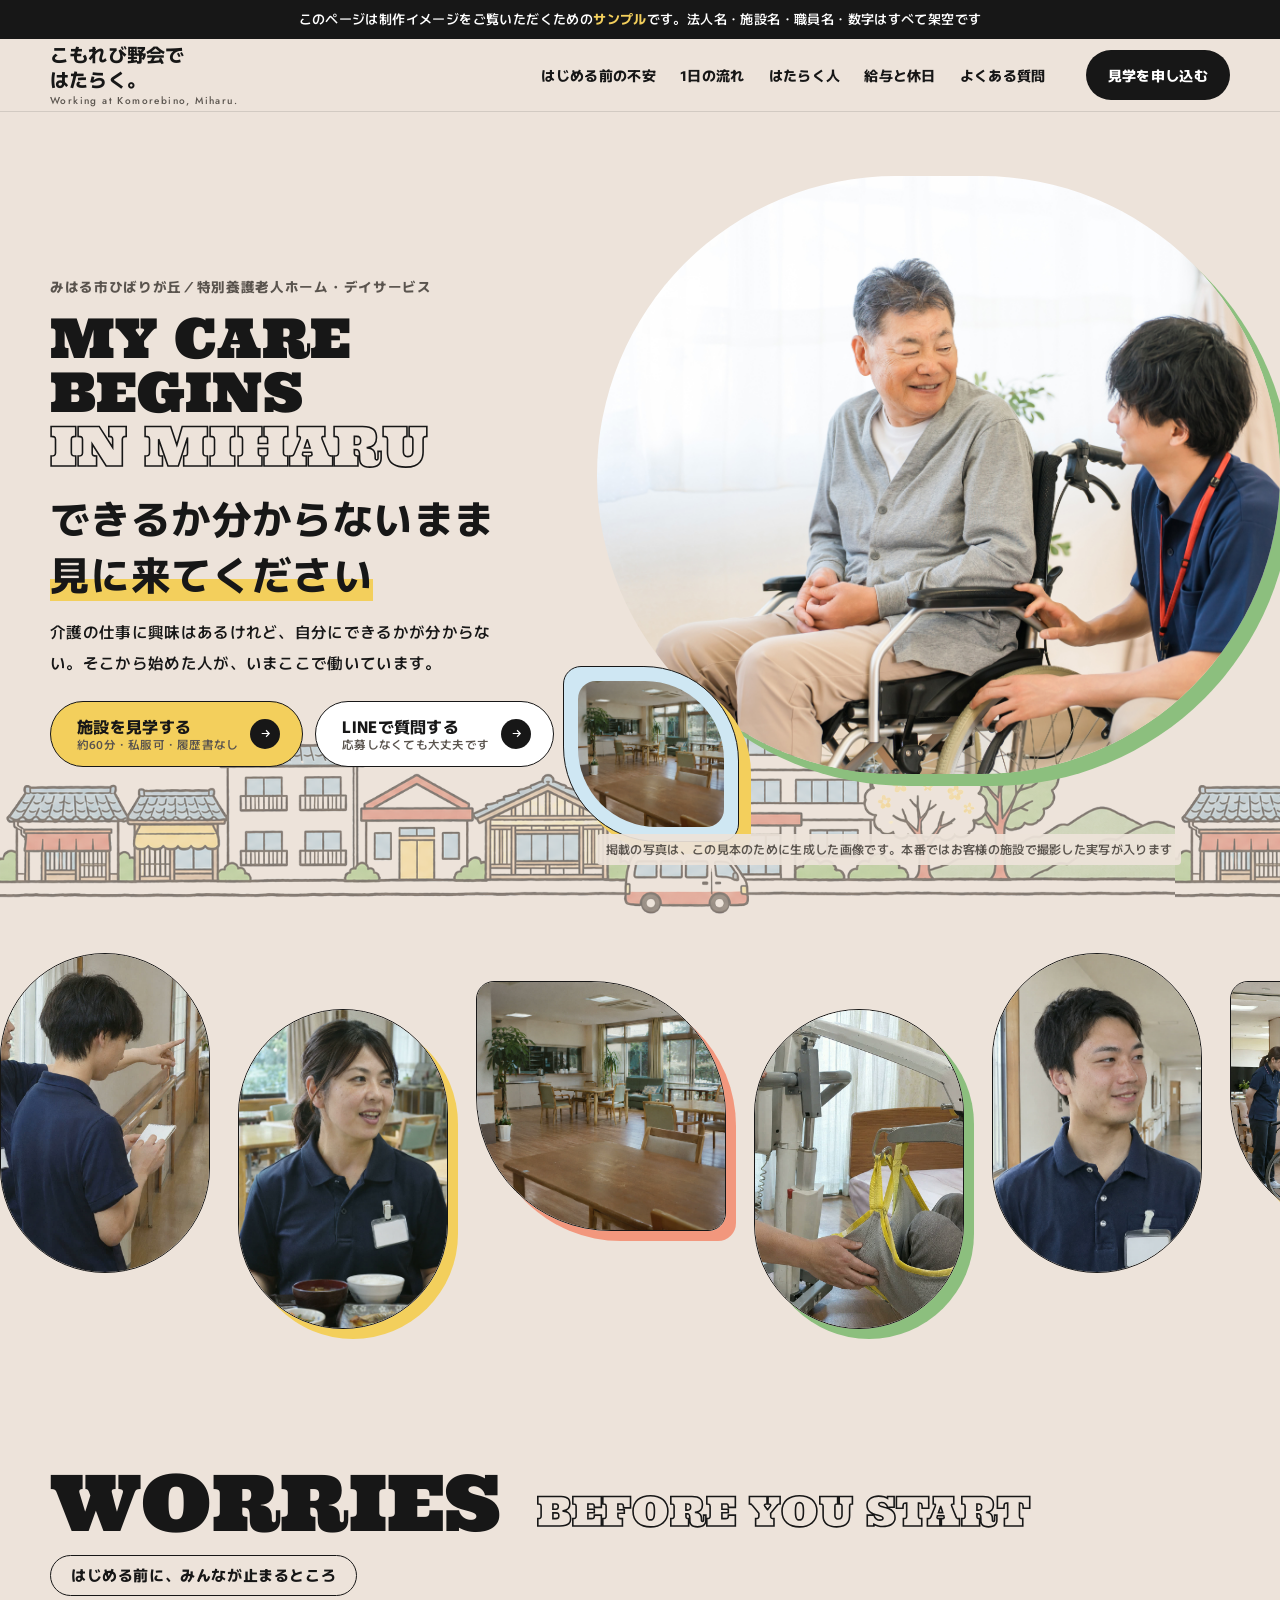
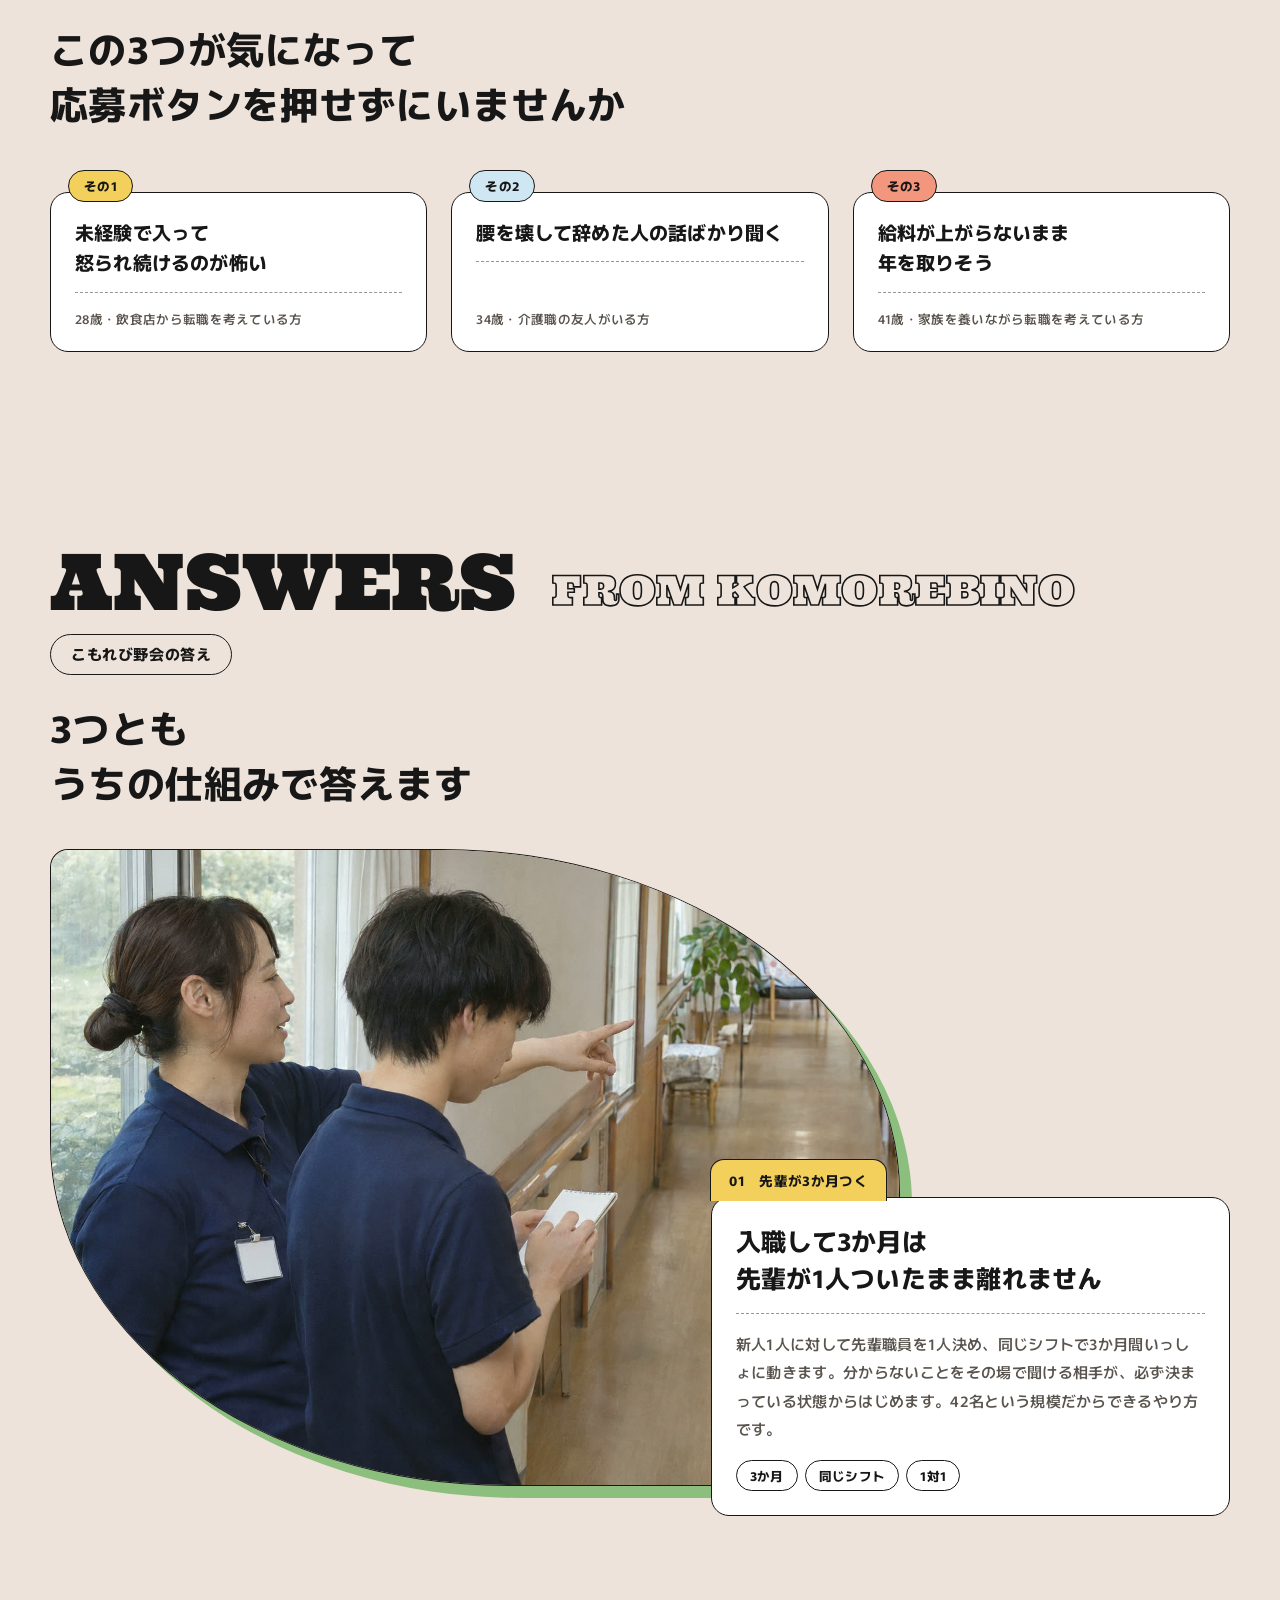
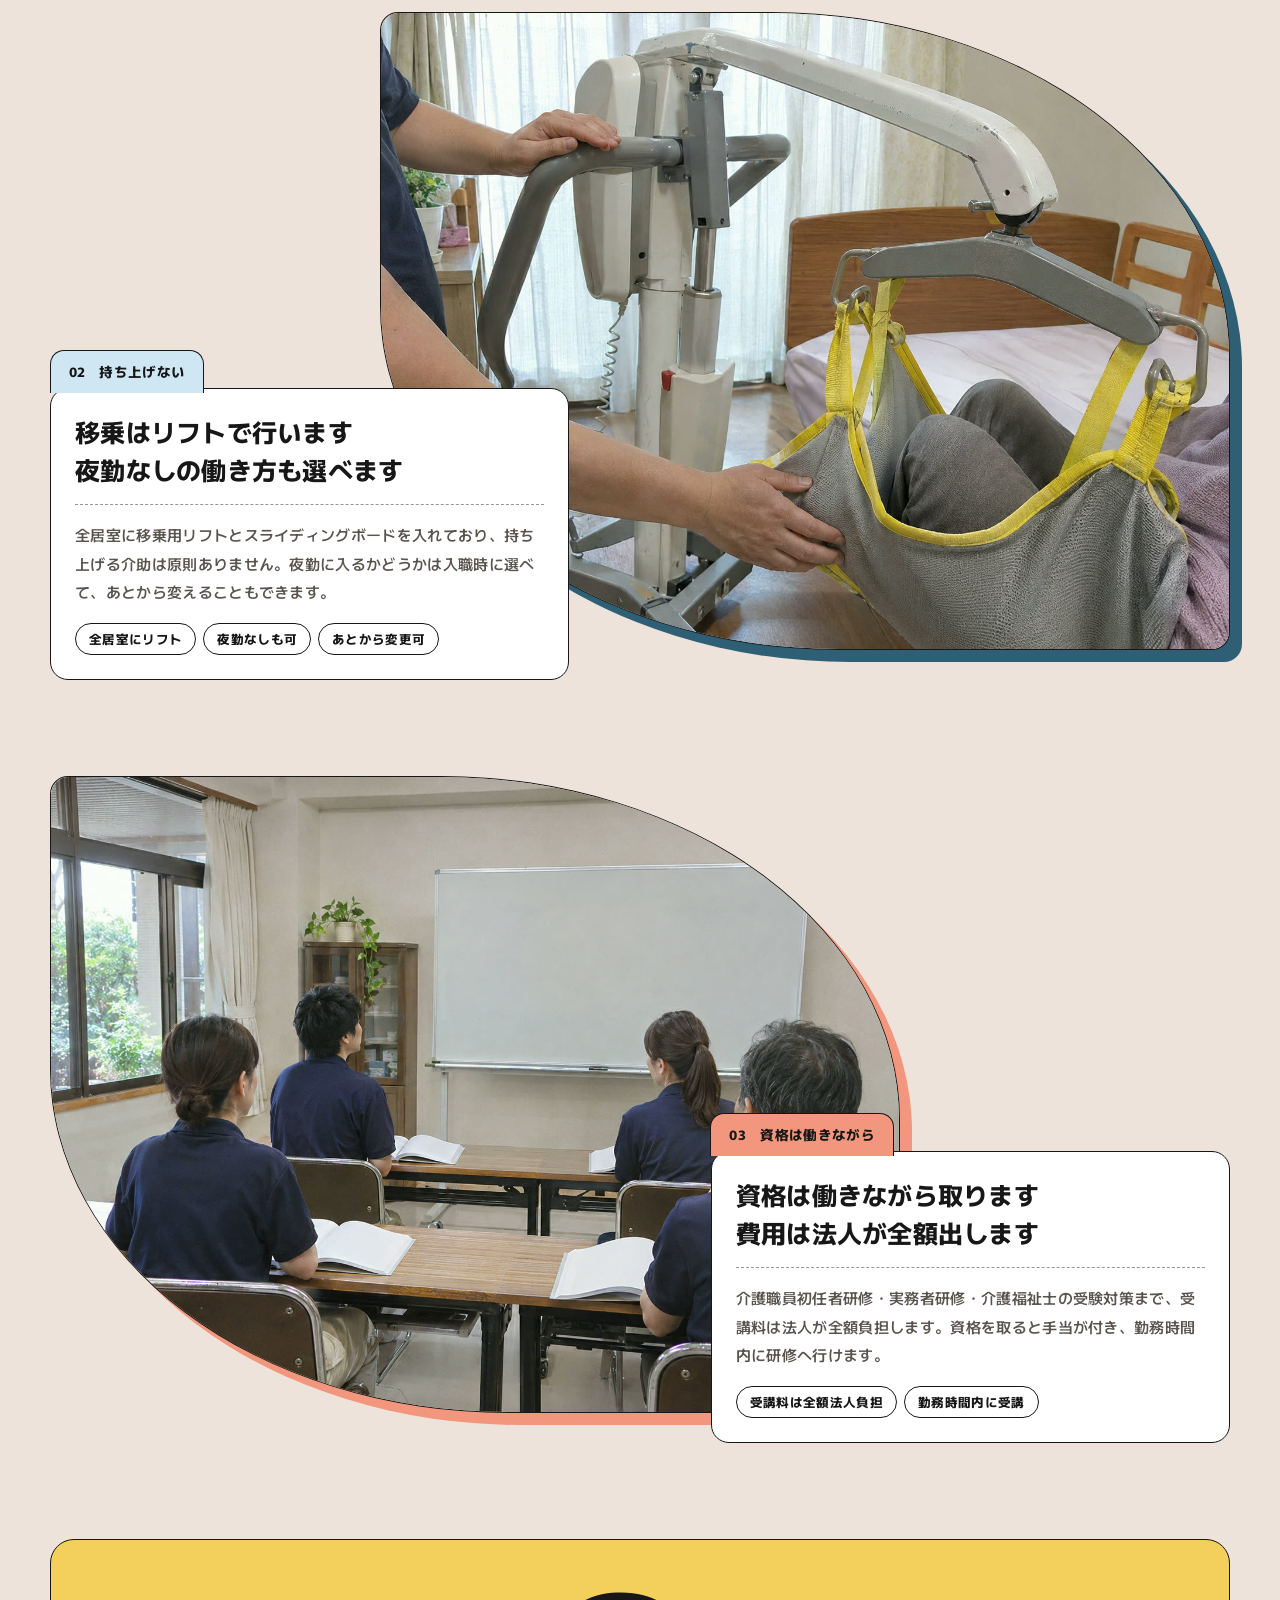
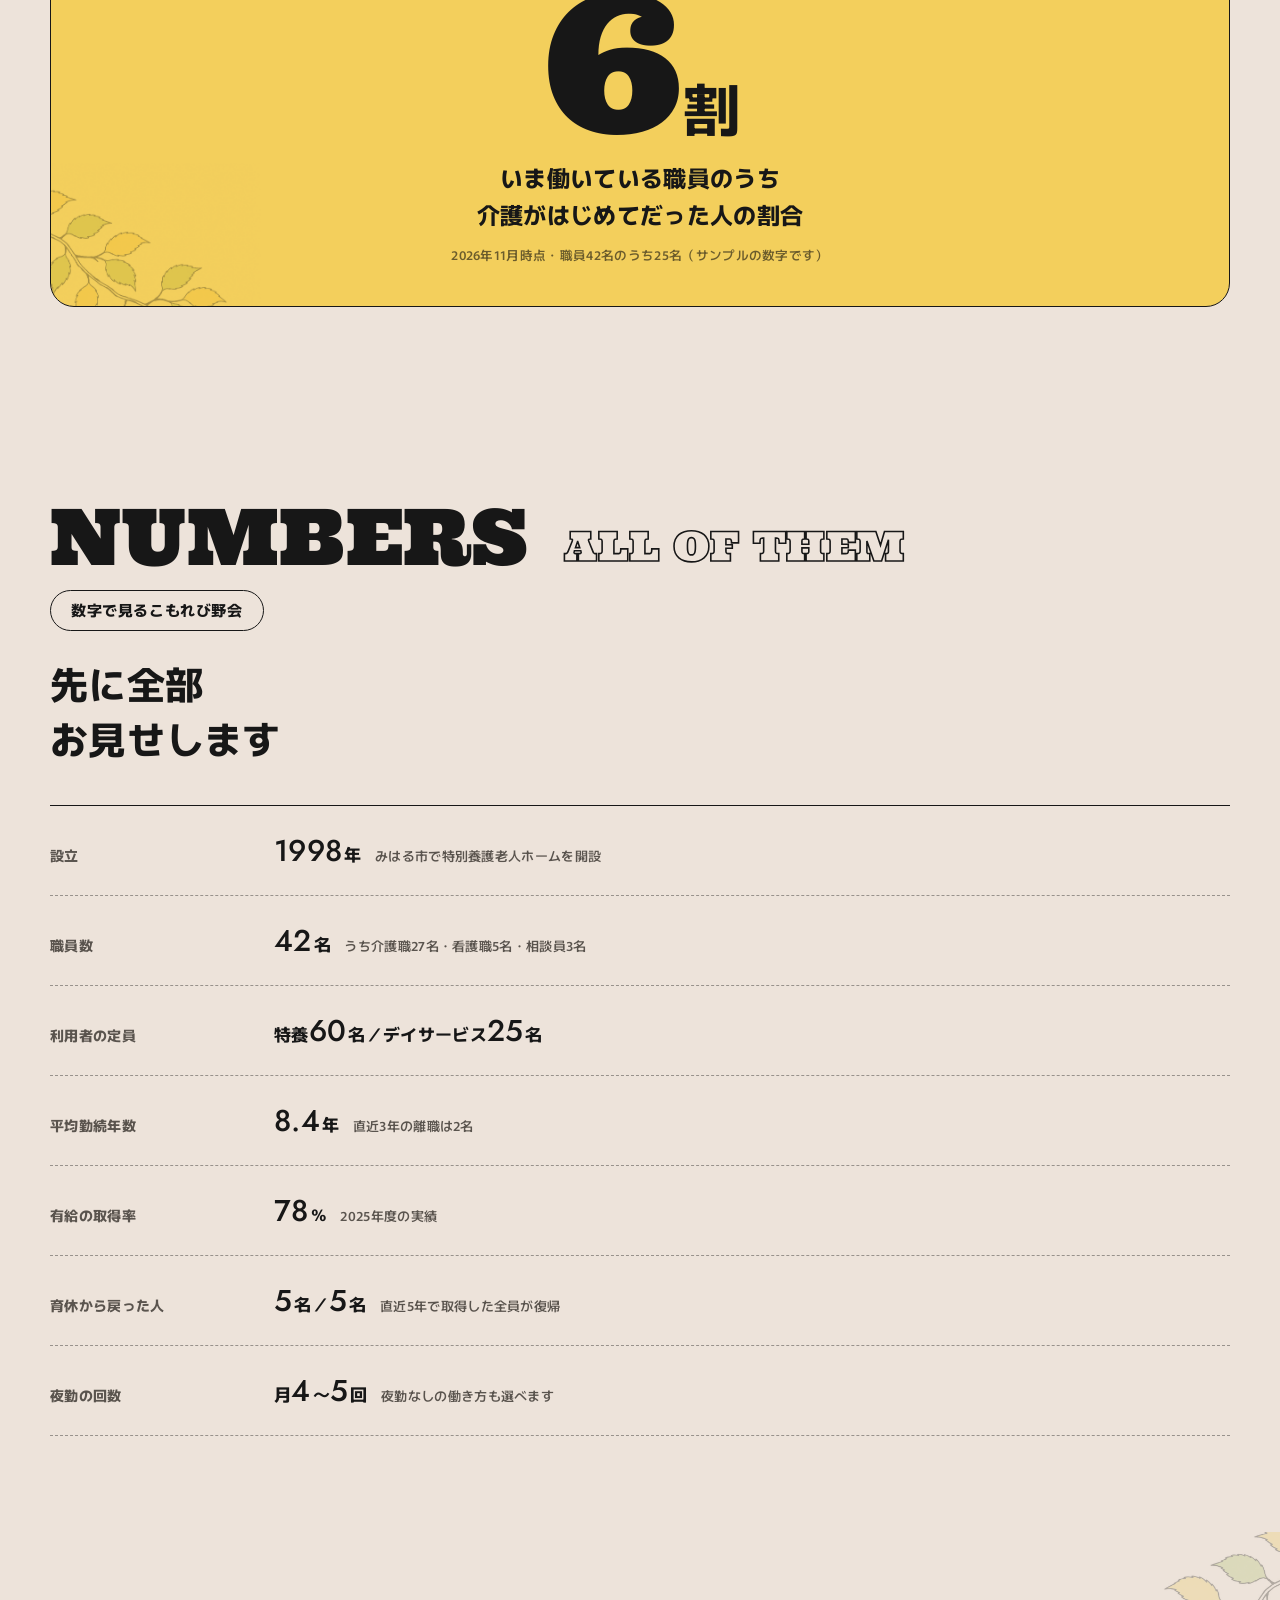
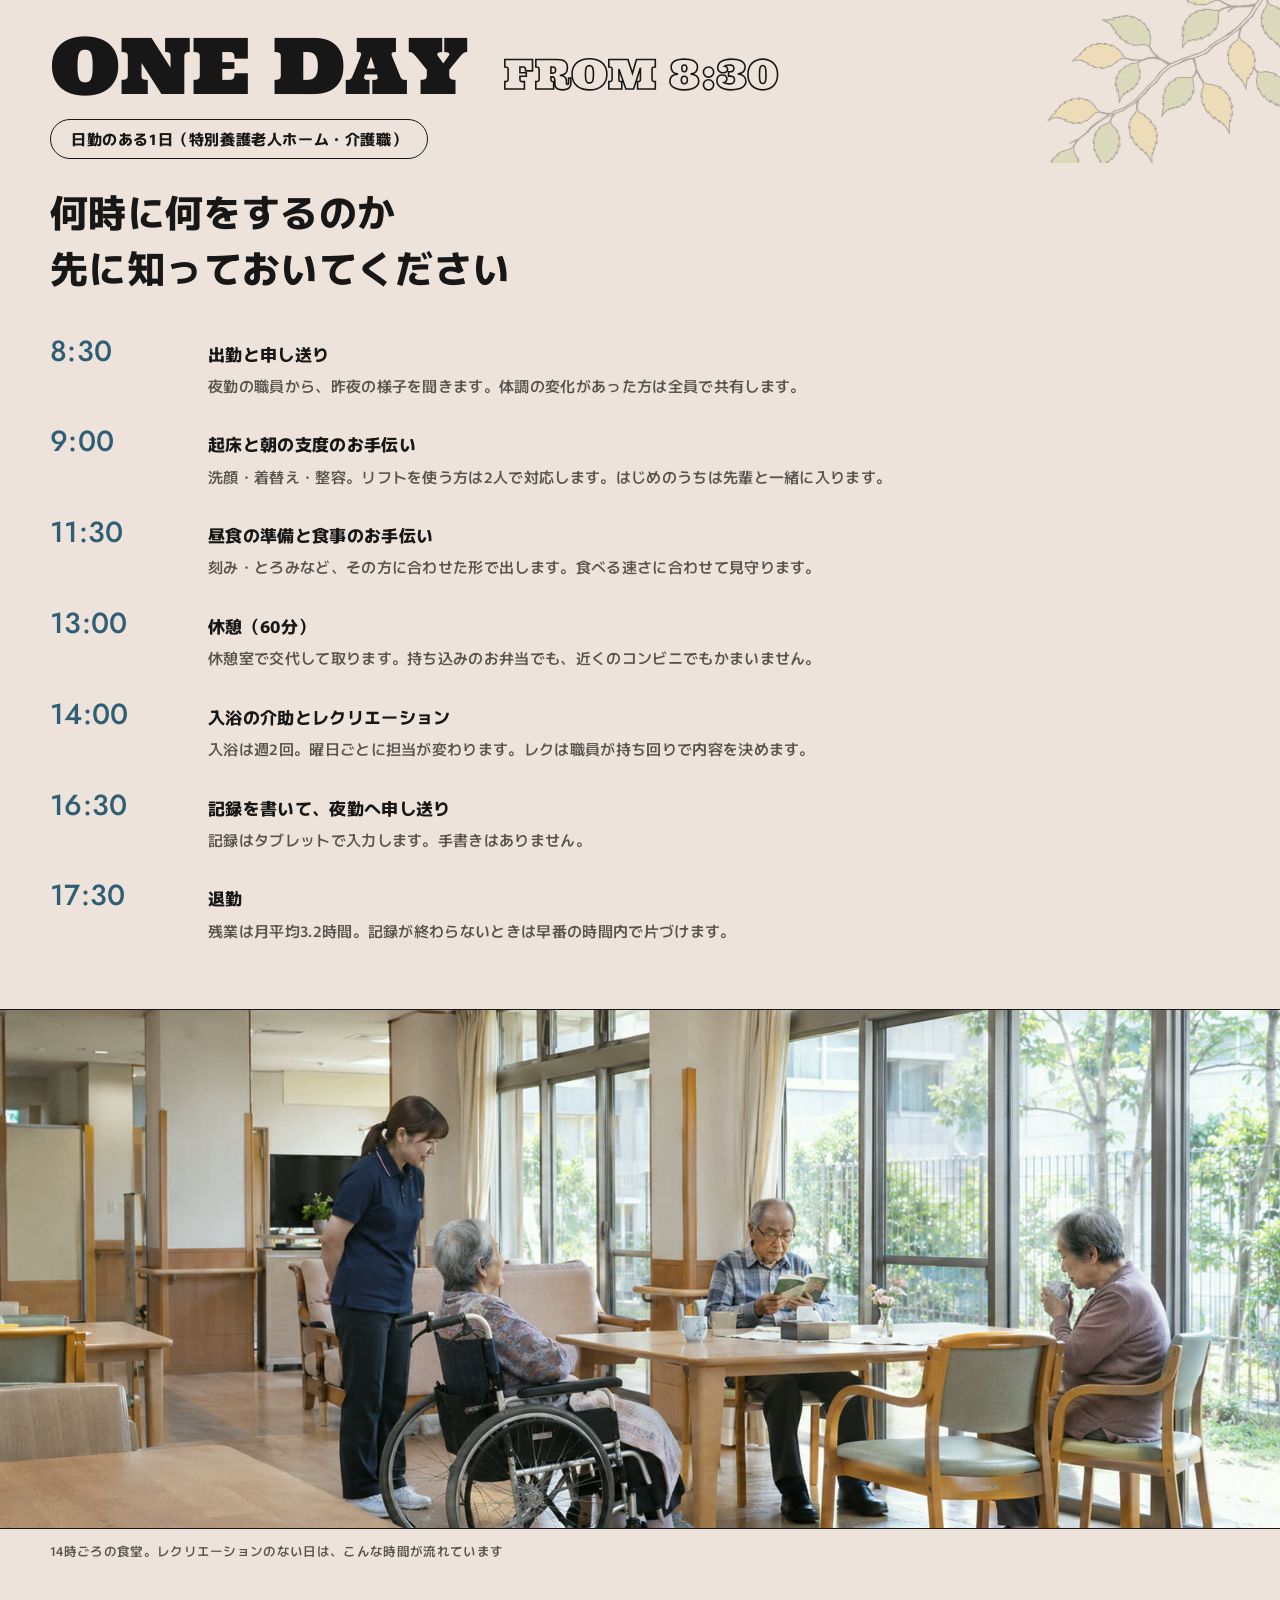
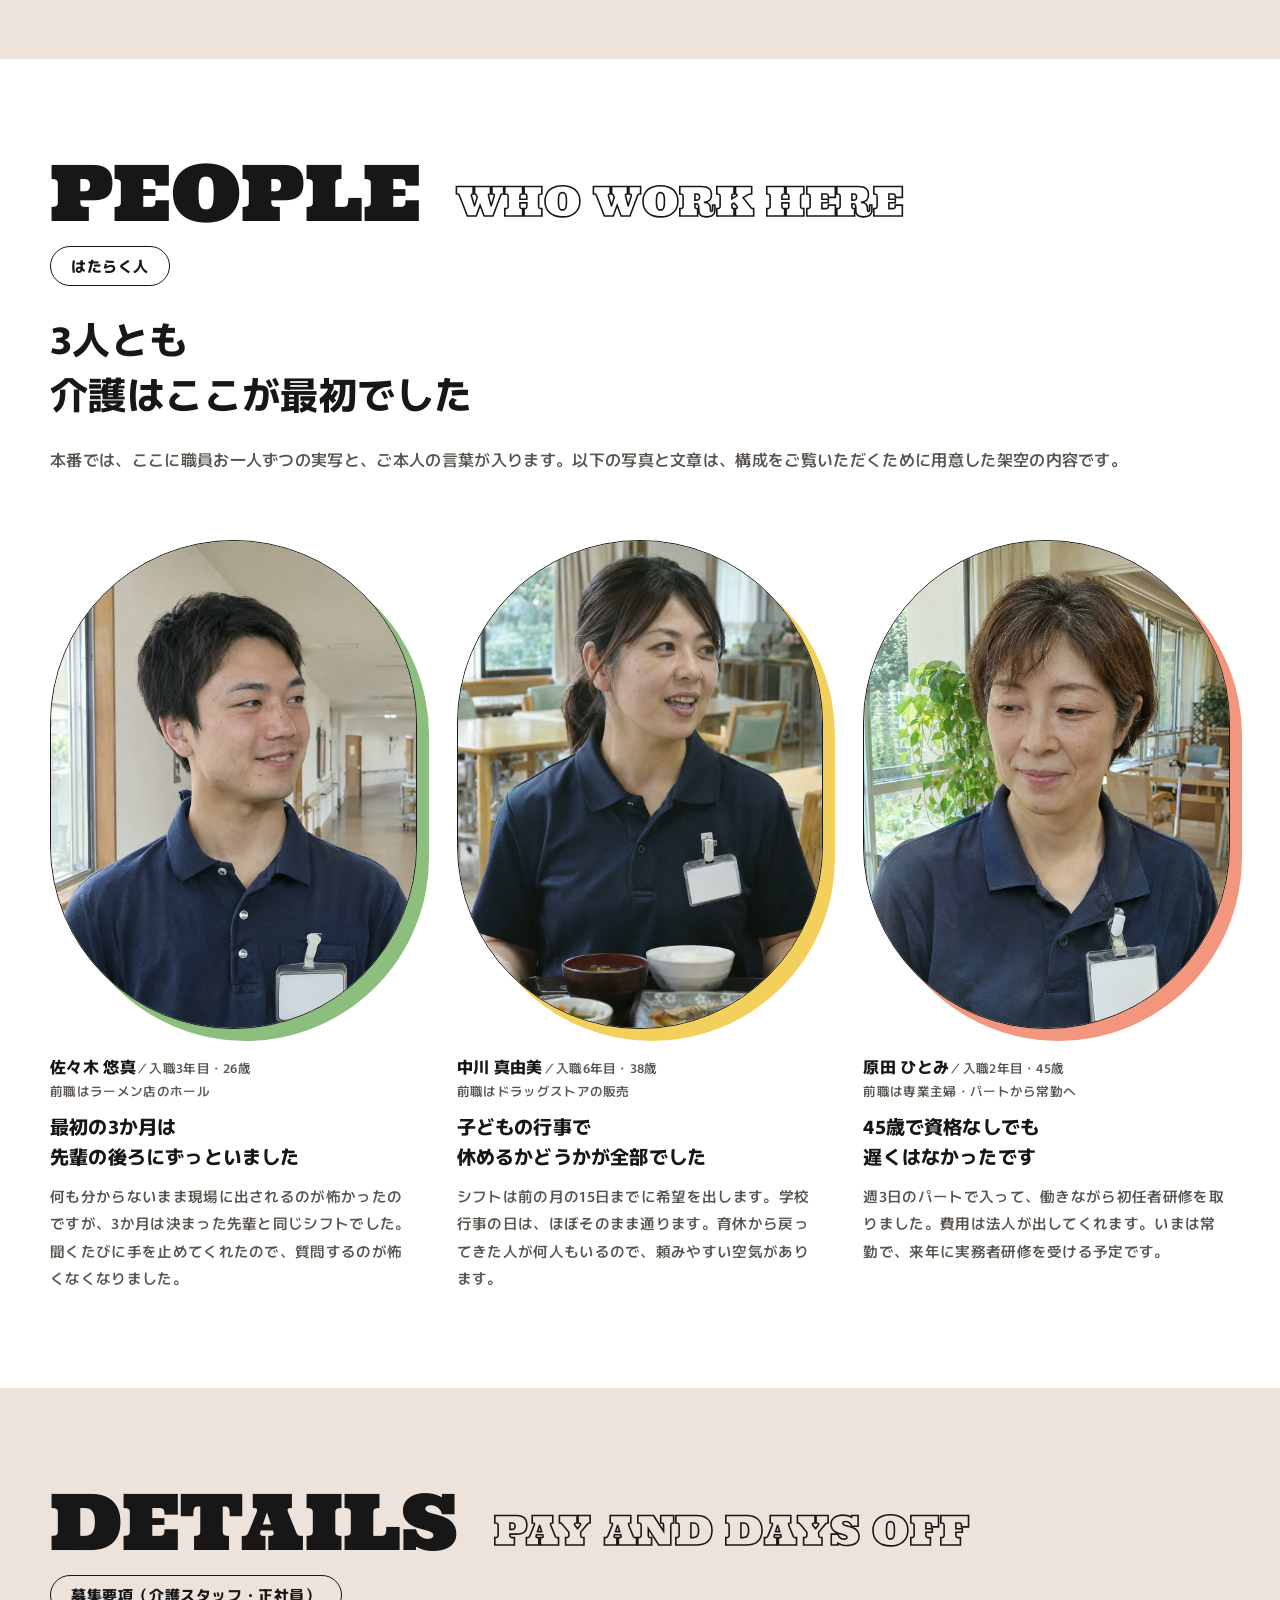
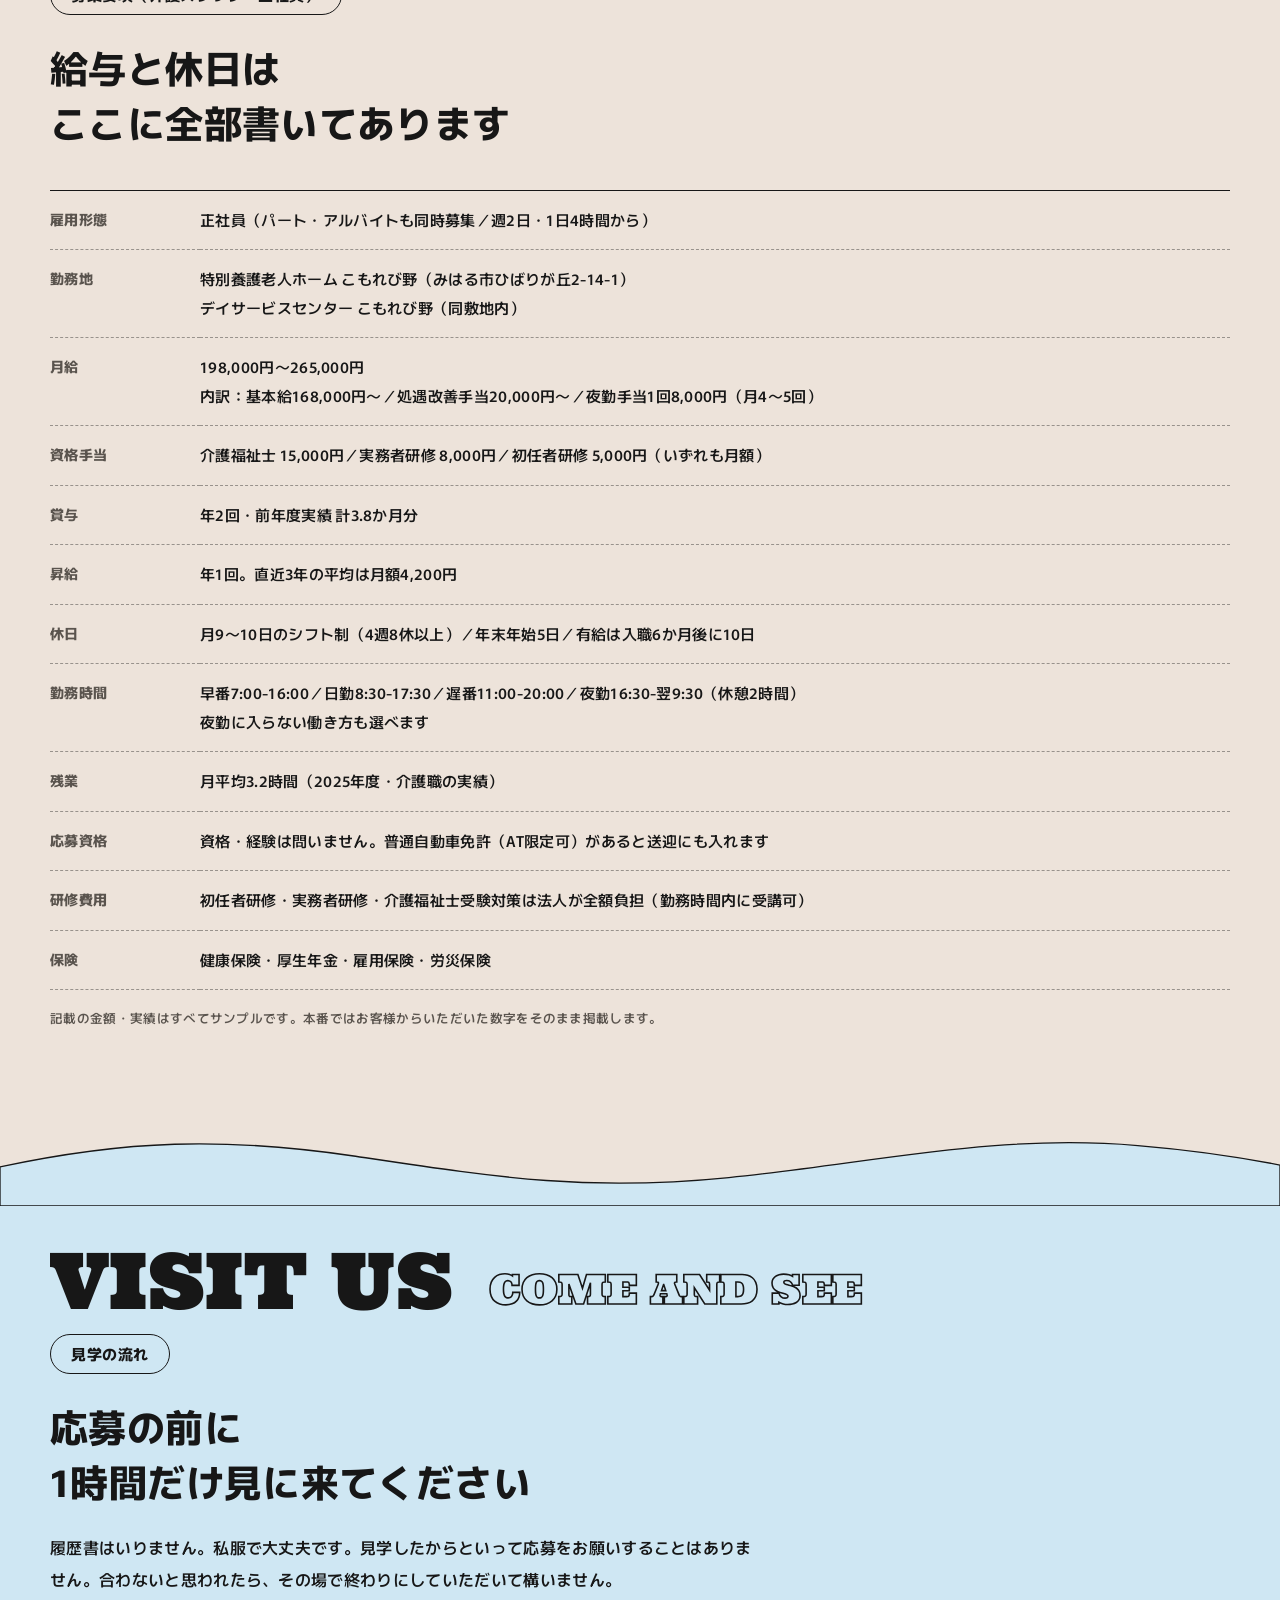
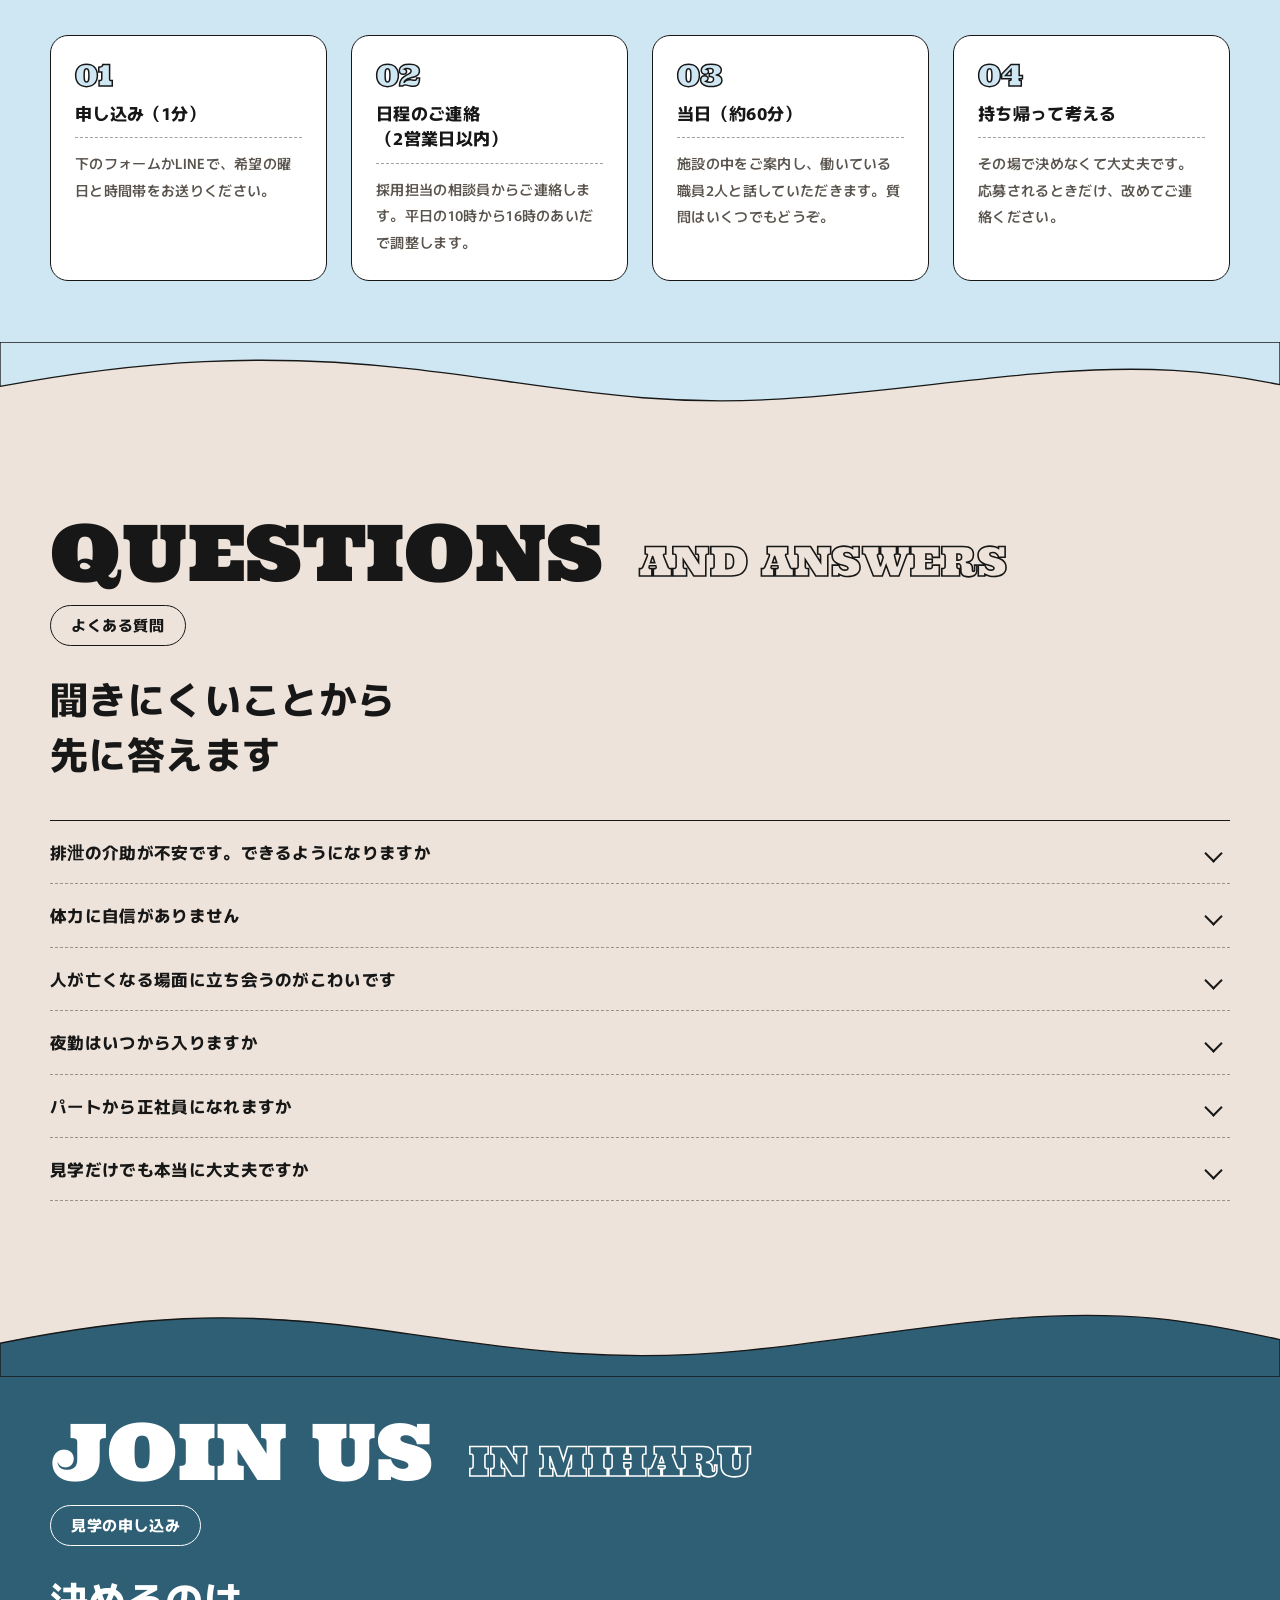
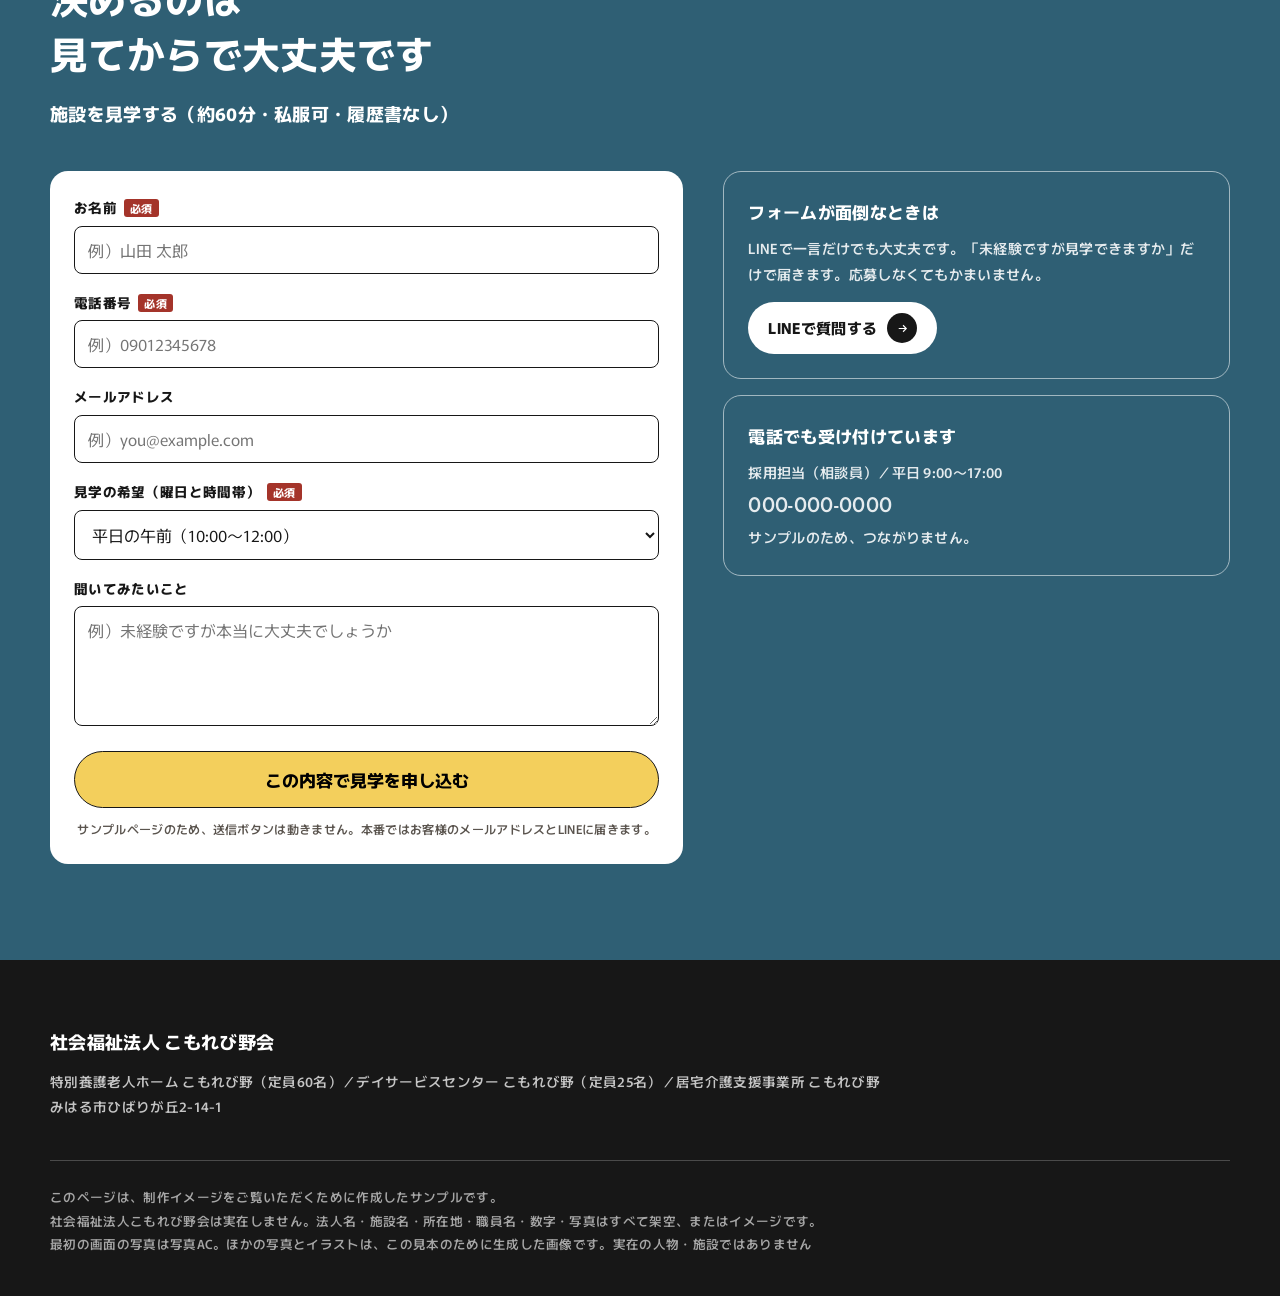
==== commit 085c1440: "update preview komorebino-sample-08adcbb9 (remove maker name from footer)" ====
--- a/komorebino-sample-08adcbb9/index.html
+++ b/komorebino-sample-08adcbb9/index.html
@@ -412,7 +412,7 @@
       みはる市ひばりが丘2-14-1
     </p>
     <p class="foot__note">
-      このページは、Ironweb（アイアンウェブ）が制作イメージをご覧いただくために作成したサンプルです。<br>
+      このページは、制作イメージをご覧いただくために作成したサンプルです。<br>
       社会福祉法人こもれび野会は実在しません。法人名・施設名・所在地・職員名・数字・写真はすべて架空、またはイメージです。<br>
       最初の画面の写真は写真AC。ほかの写真とイラストは、この見本のために生成した画像です。実在の人物・施設ではありません
     </p>
